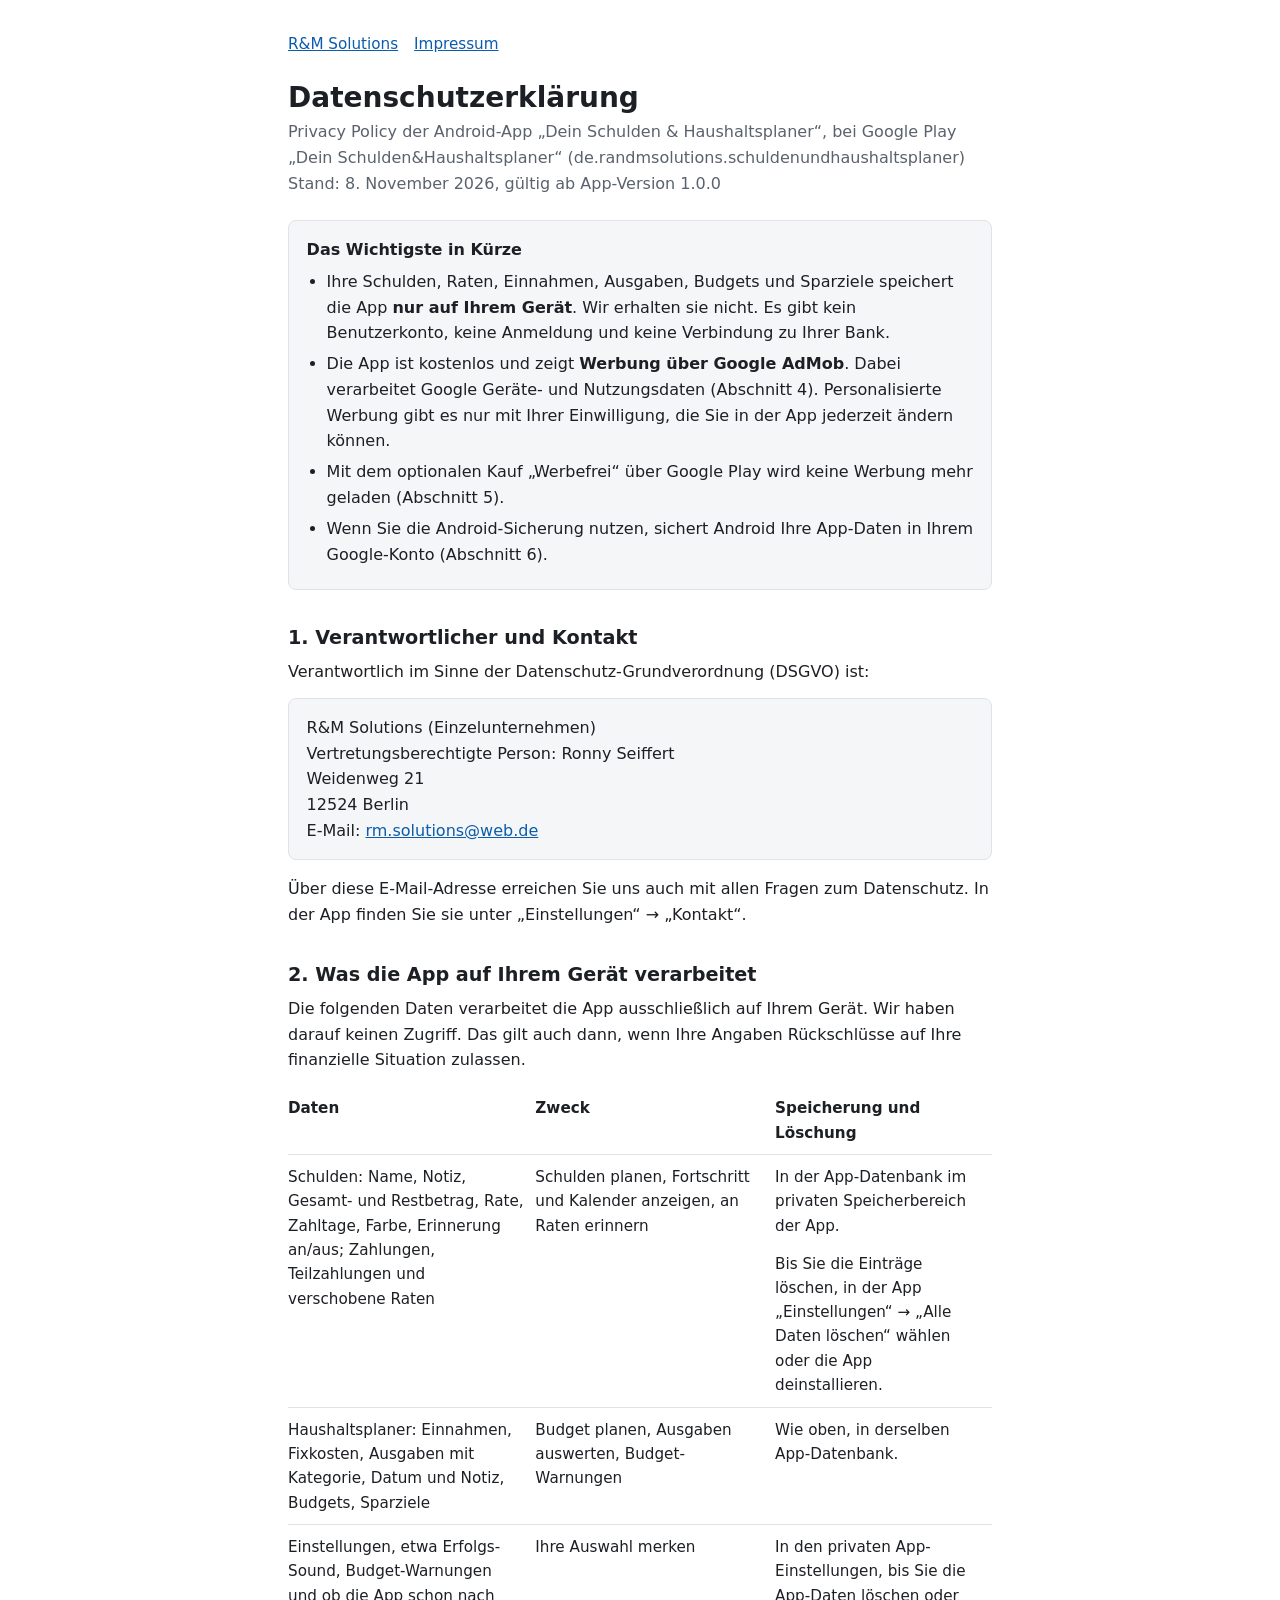
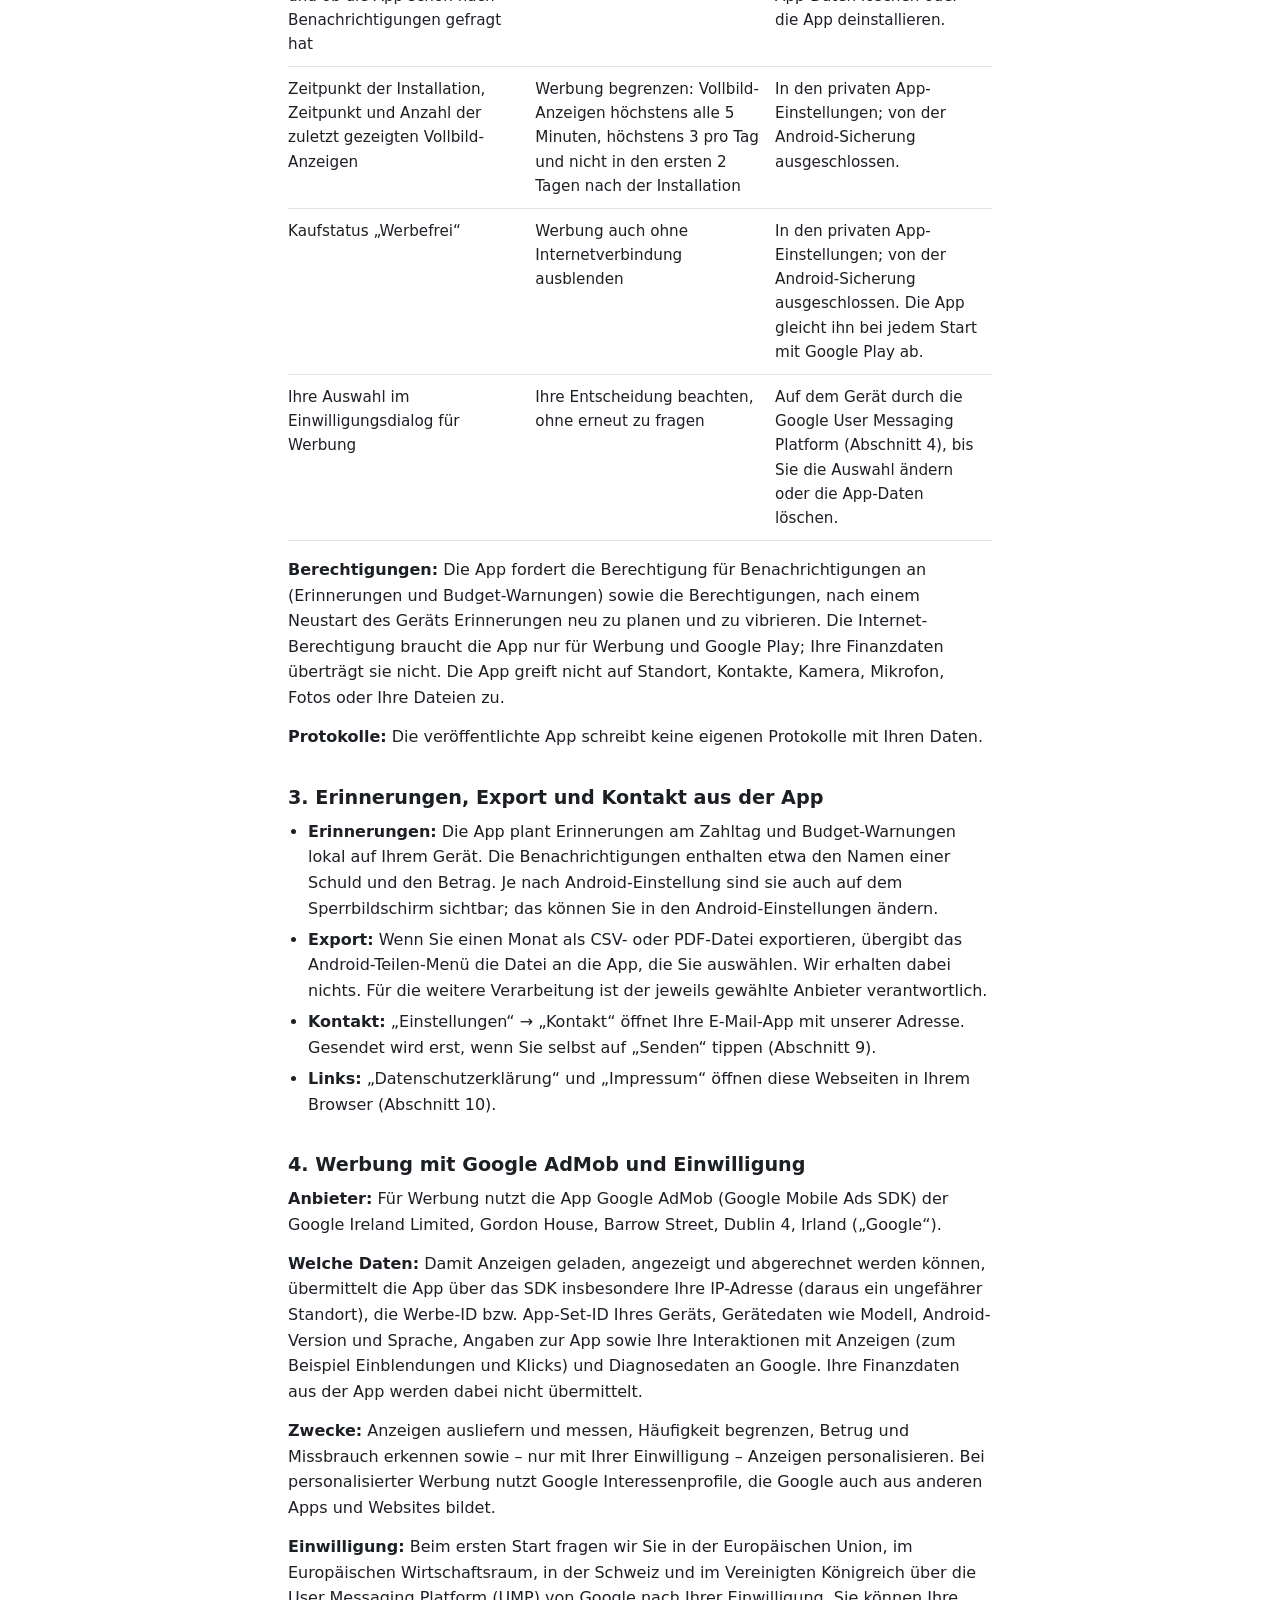
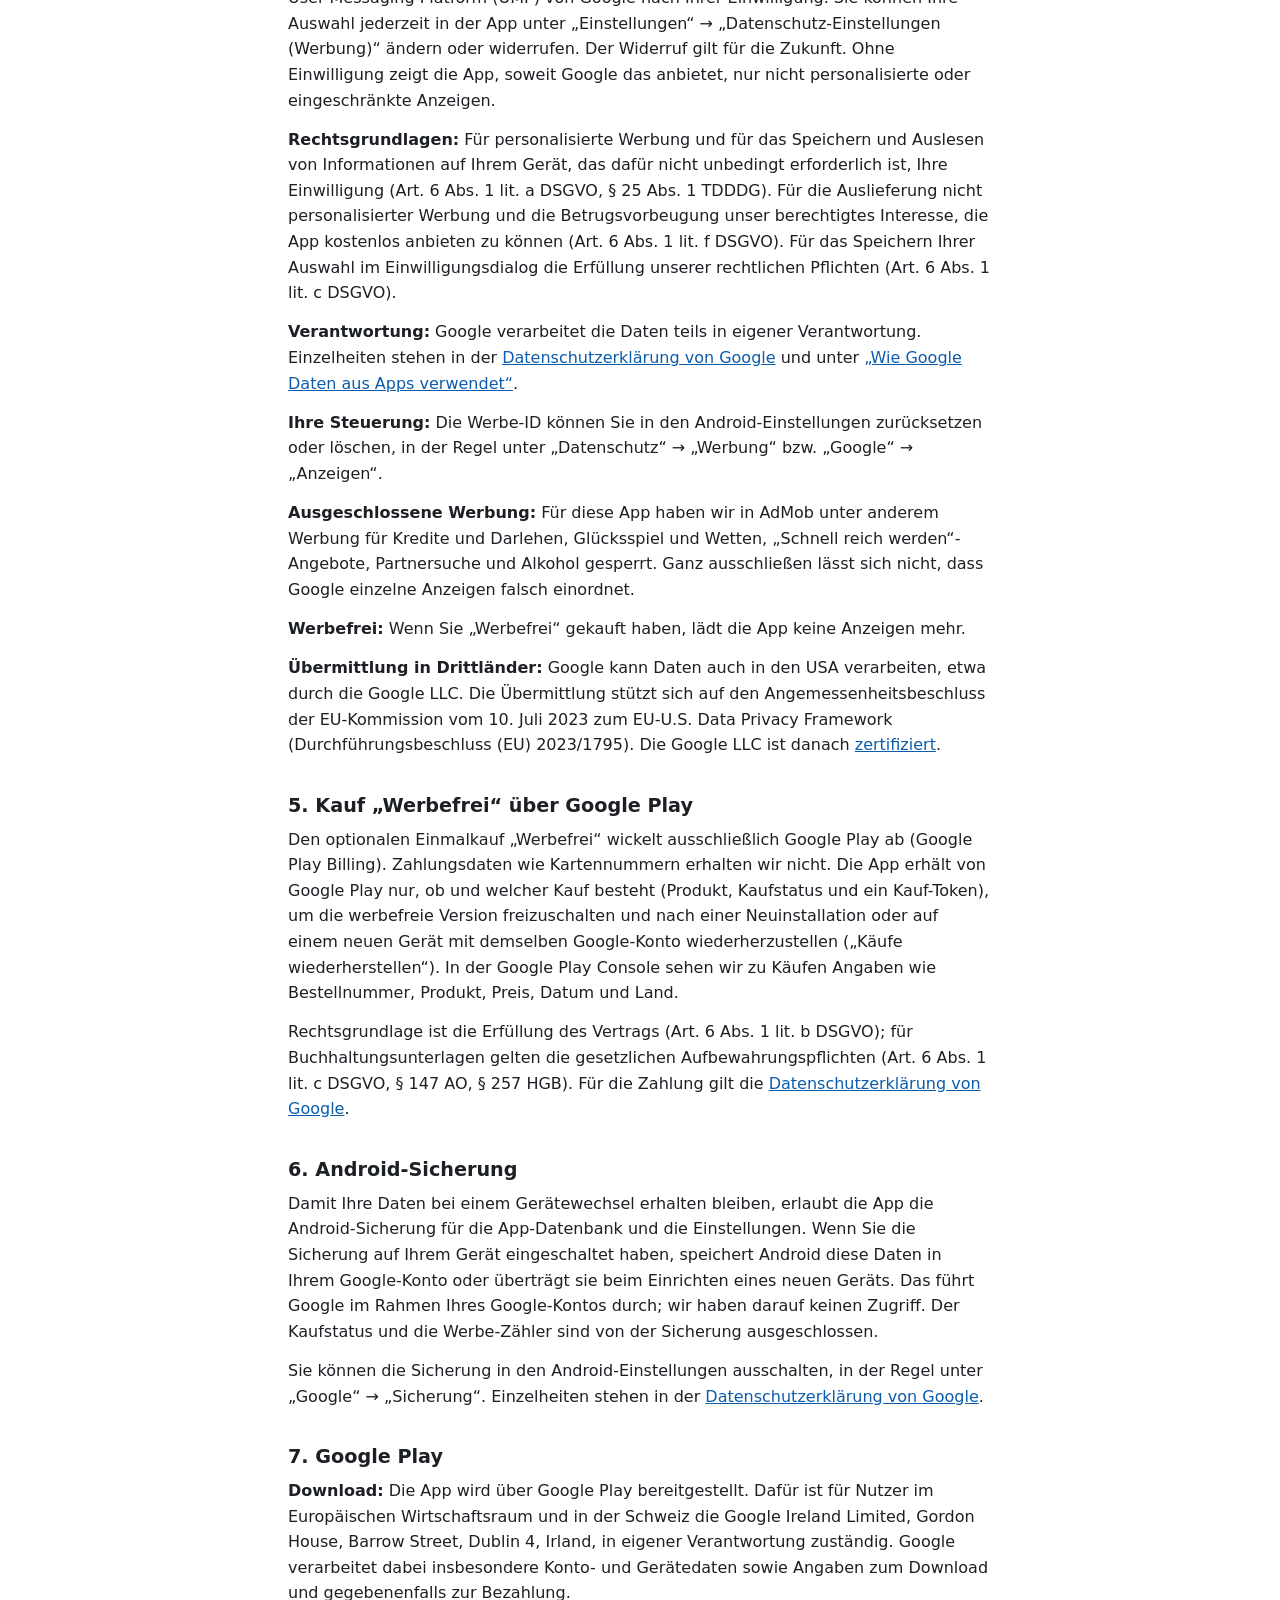
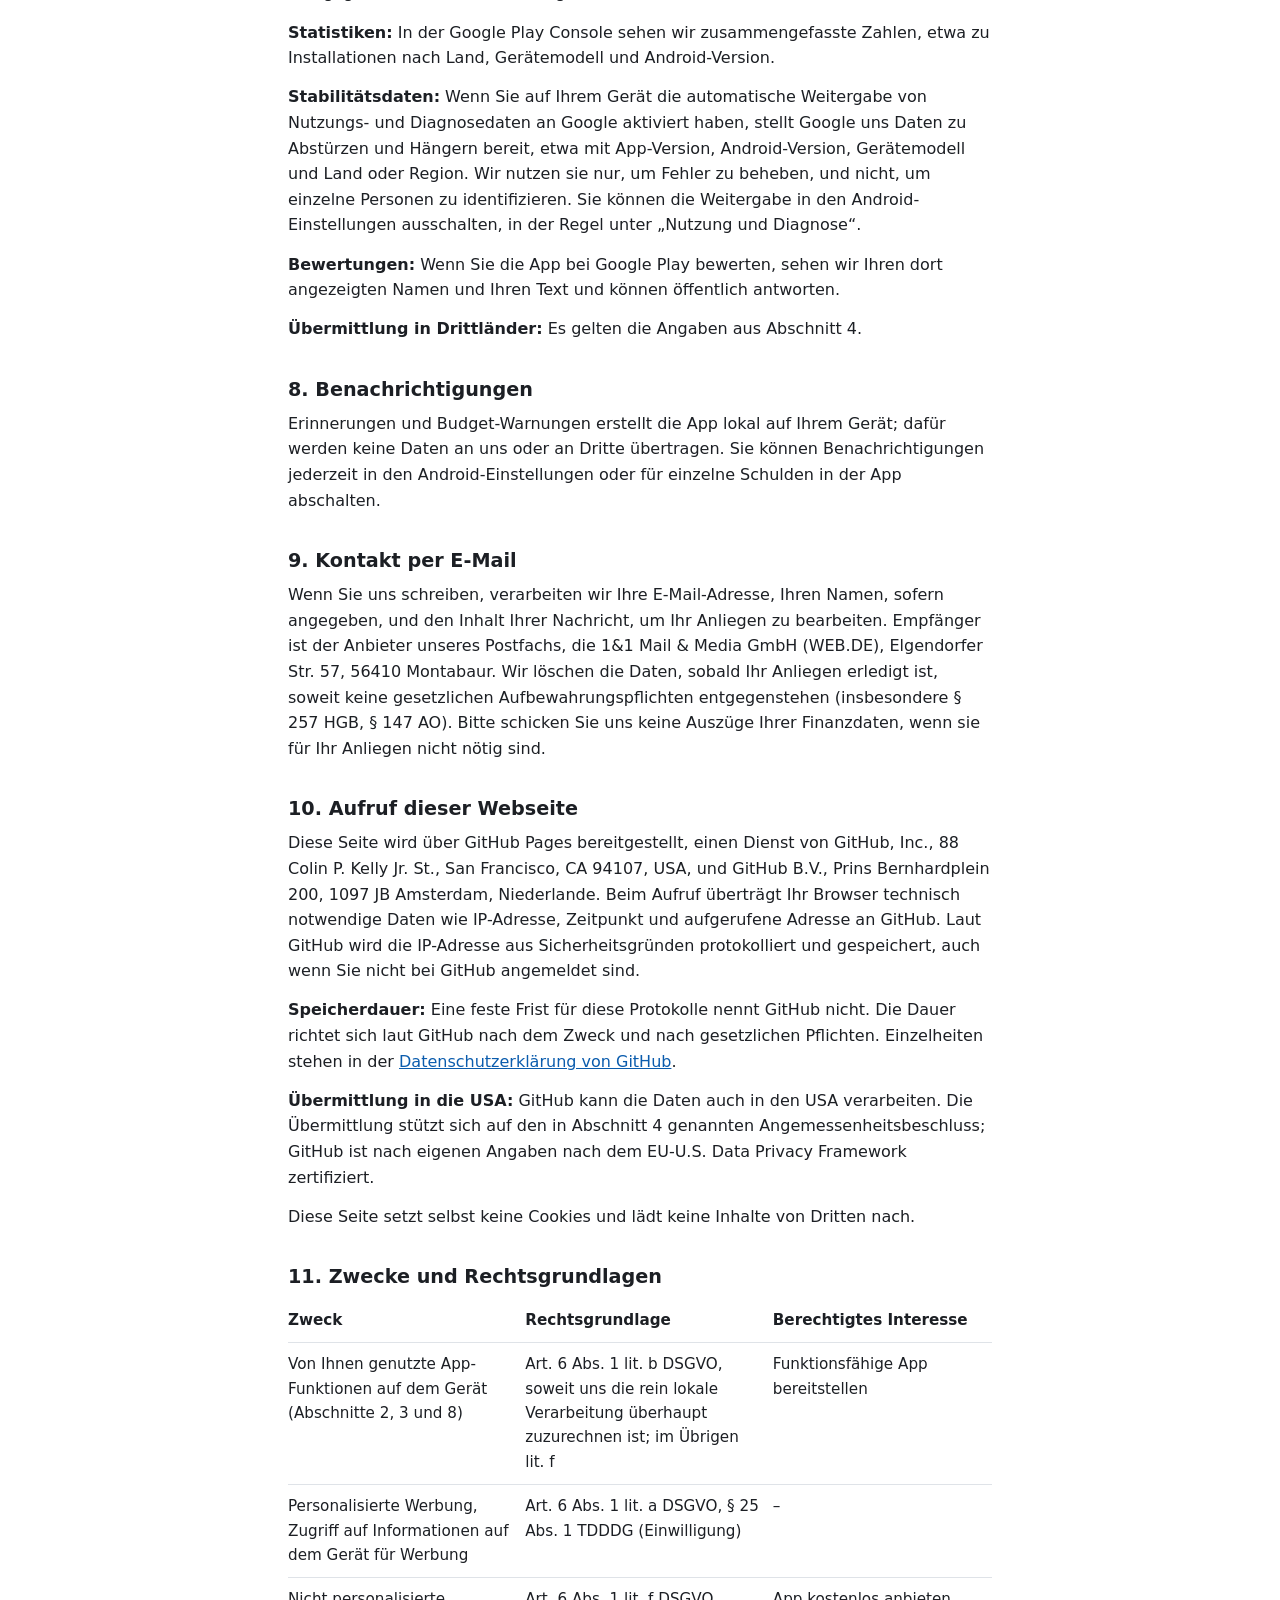
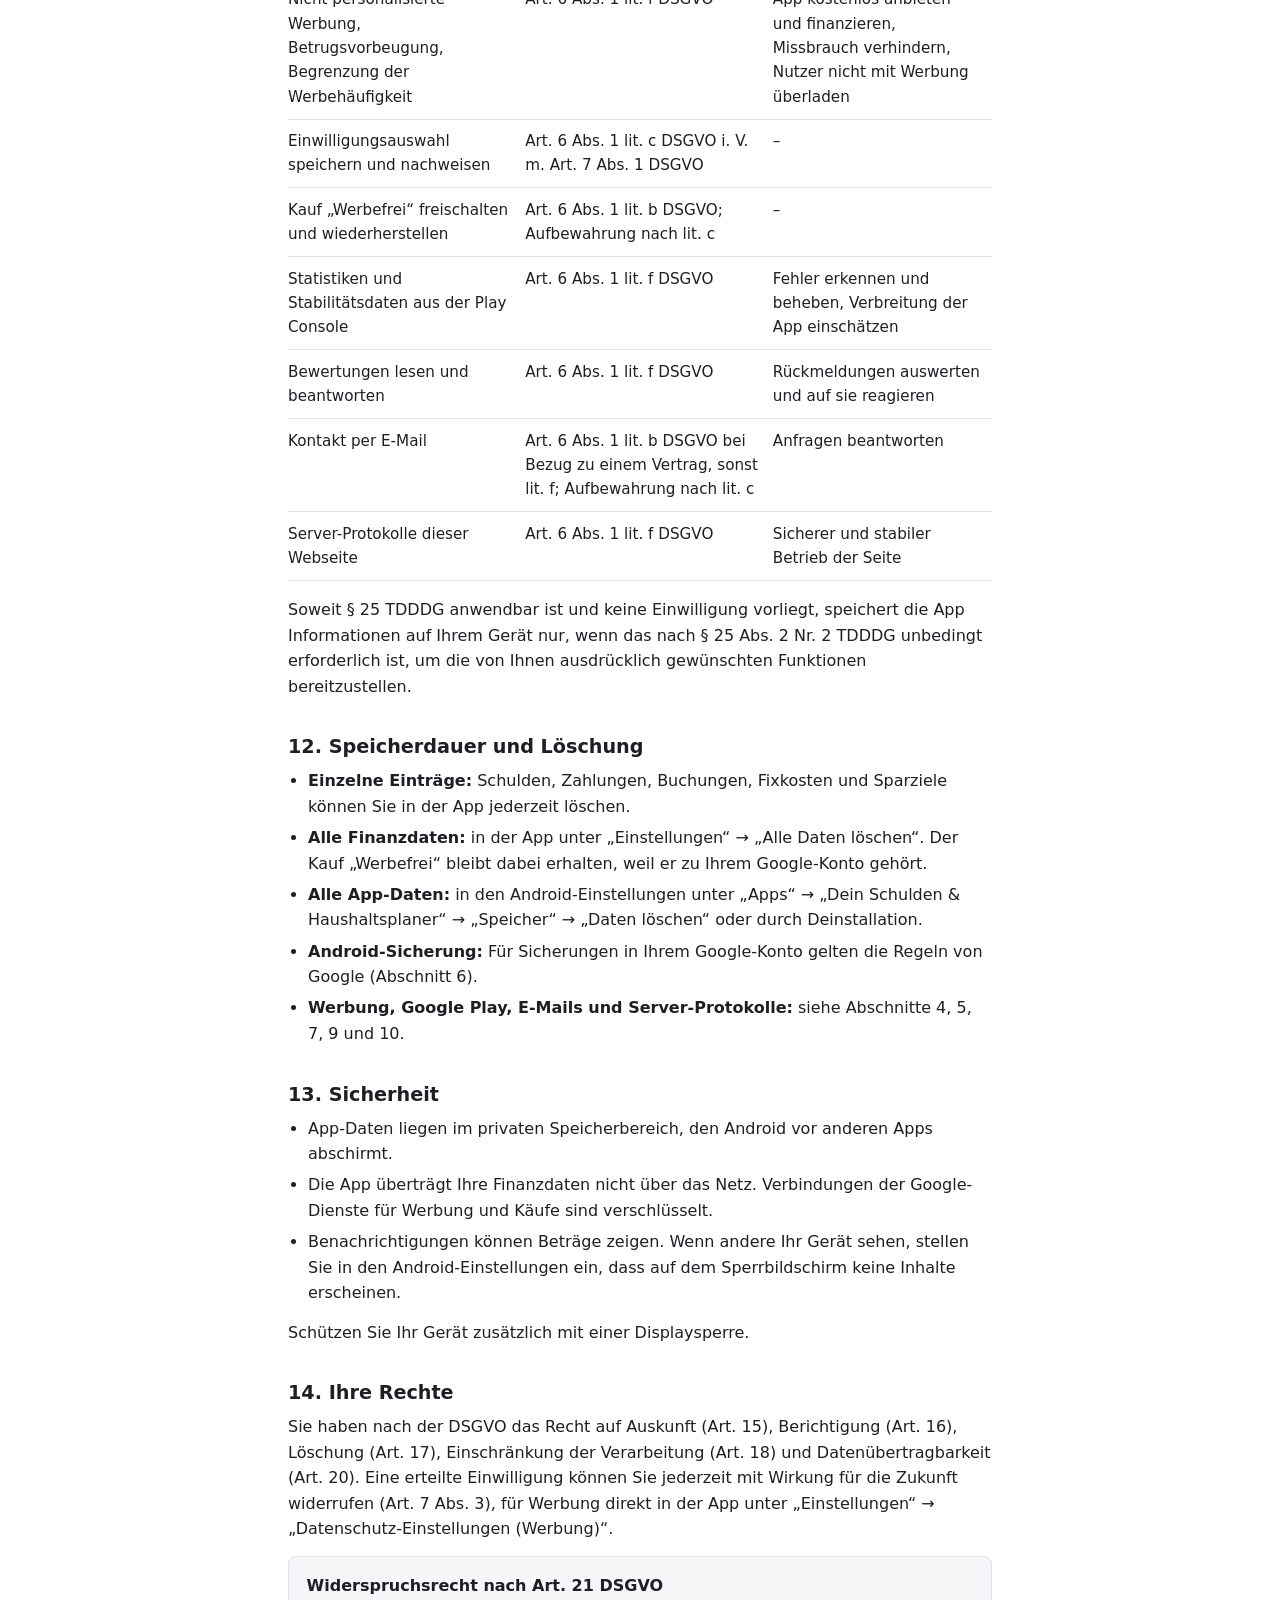
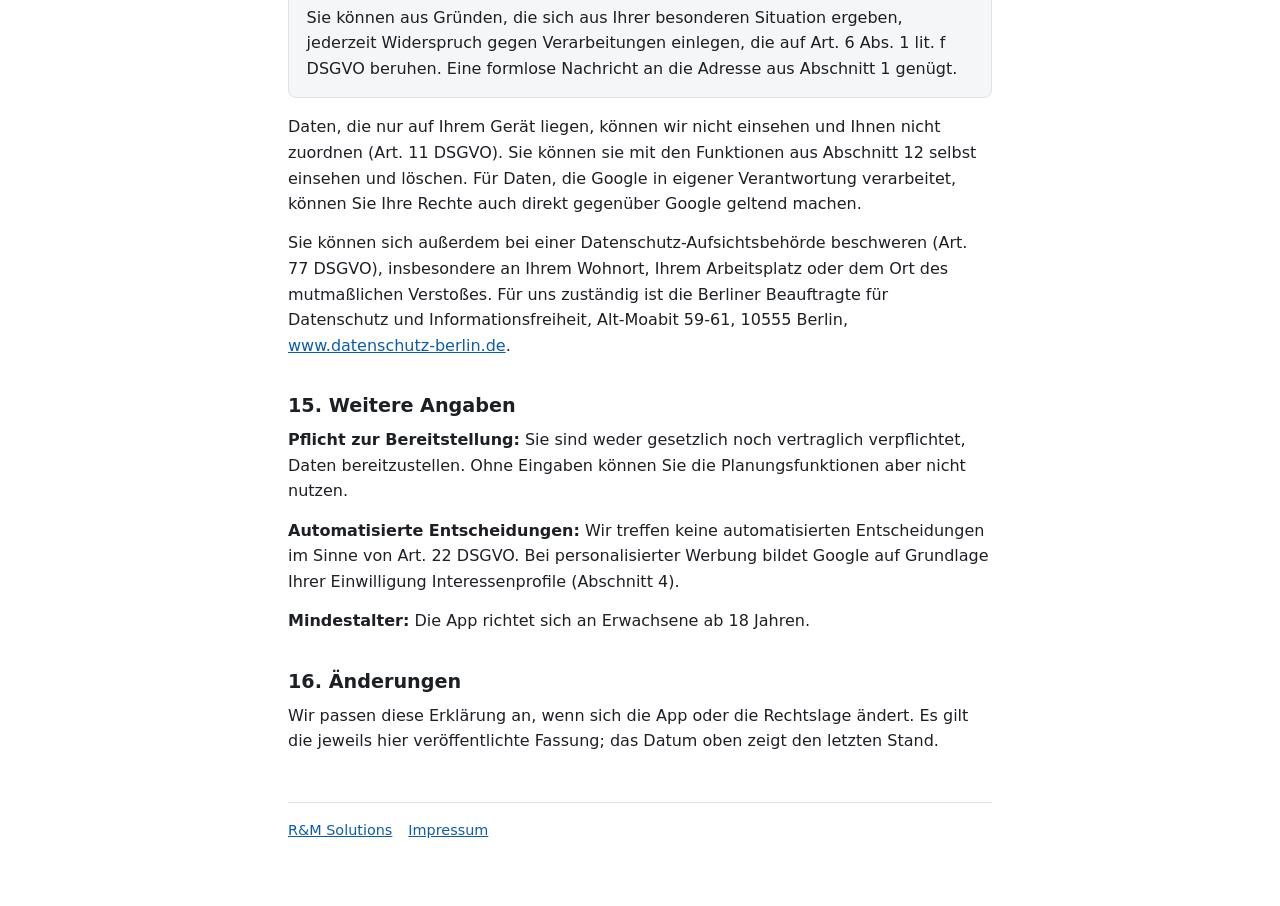
==== schulden-haushaltsplaner/datenschutz.html @ aec893f7 "Website von R&M Solutions: Impressum, Datenschutz Dein Schulden & Haushaltsplaner, app-ads.txt Co-Au" ====
<!doctype html>
<html lang="de">
<head>
<meta charset="utf-8">
<meta name="viewport" content="width=device-width, initial-scale=1">
<title>Datenschutzerklärung Dein Schulden &amp; Haushaltsplaner</title>
<meta name="description" content="Datenschutzerklärung der Android-App Dein Schulden &amp; Haushaltsplaner von R&amp;M Solutions.">
<link rel="stylesheet" href="/style.css">
</head>
<body>
<main>
<nav class="top"><a href="/">R&amp;M Solutions</a><a href="/impressum.html">Impressum</a></nav>

<h1>Datenschutzerklärung</h1>
<p class="meta">Privacy Policy der Android-App „Dein Schulden &amp; Haushaltsplaner“, bei Google Play „Dein Schulden&amp;Haushaltsplaner“ (de.randmsolutions.schuldenundhaushaltsplaner)<br>Stand: 8. November 2026, gültig ab App-Version 1.0.0</p>

<div class="box">
  <p class="box-title">Das Wichtigste in Kürze</p>
  <ul>
    <li>Ihre Schulden, Raten, Einnahmen, Ausgaben, Budgets und Sparziele speichert die App <strong>nur auf Ihrem Gerät</strong>. Wir erhalten sie nicht. Es gibt kein Benutzerkonto, keine Anmeldung und keine Verbindung zu Ihrer Bank.</li>
    <li>Die App ist kostenlos und zeigt <strong>Werbung über Google AdMob</strong>. Dabei verarbeitet Google Geräte- und Nutzungsdaten (Abschnitt 4). Personalisierte Werbung gibt es nur mit Ihrer Einwilligung, die Sie in der App jederzeit ändern können.</li>
    <li>Mit dem optionalen Kauf „Werbefrei“ über Google Play wird keine Werbung mehr geladen (Abschnitt 5).</li>
    <li>Wenn Sie die Android-Sicherung nutzen, sichert Android Ihre App-Daten in Ihrem Google-Konto (Abschnitt 6).</li>
  </ul>
</div>

<h2>1. Verantwortlicher und Kontakt</h2>
<p>Verantwortlich im Sinne der Datenschutz-Grundverordnung (DSGVO) ist:</p>
<address class="box">
  R&amp;M Solutions (Einzelunternehmen)<br>
  Vertretungsberechtigte Person: Ronny Seiffert<br>
  Weidenweg 21<br>
  12524 Berlin<br>
  E-Mail: <a href="mailto:rm.solutions@web.de">rm.solutions@web.de</a>
</address>
<p>Über diese E-Mail-Adresse erreichen Sie uns auch mit allen Fragen zum Datenschutz. In der App finden Sie sie unter „Einstellungen“ → „Kontakt“.</p>

<h2>2. Was die App auf Ihrem Gerät verarbeitet</h2>
<p>Die folgenden Daten verarbeitet die App ausschließlich auf Ihrem Gerät. Wir haben darauf keinen Zugriff. Das gilt auch dann, wenn Ihre Angaben Rückschlüsse auf Ihre finanzielle Situation zulassen.</p>
<table>
  <thead>
    <tr><th scope="col">Daten</th><th scope="col">Zweck</th><th scope="col">Speicherung und Löschung</th></tr>
  </thead>
  <tbody>
    <tr>
      <td data-label="Daten">Schulden: Name, Notiz, Gesamt- und Restbetrag, Rate, Zahltage, Farbe, Erinnerung an/aus; Zahlungen, Teilzahlungen und verschobene Raten</td>
      <td data-label="Zweck">Schulden planen, Fortschritt und Kalender anzeigen, an Raten erinnern</td>
      <td data-label="Speicherung und Löschung" rowspan="1">
        <p>In der App-Datenbank im privaten Speicherbereich der App.</p>
        <p>Bis Sie die Einträge löschen, in der App „Einstellungen“ → „Alle Daten löschen“ wählen oder die App deinstallieren.</p>
      </td>
    </tr>
    <tr>
      <td data-label="Daten">Haushaltsplaner: Einnahmen, Fixkosten, Ausgaben mit Kategorie, Datum und Notiz, Budgets, Sparziele</td>
      <td data-label="Zweck">Budget planen, Ausgaben auswerten, Budget-Warnungen</td>
      <td data-label="Speicherung und Löschung">Wie oben, in derselben App-Datenbank.</td>
    </tr>
    <tr>
      <td data-label="Daten">Einstellungen, etwa Erfolgs-Sound, Budget-Warnungen und ob die App schon nach Benachrichtigungen gefragt hat</td>
      <td data-label="Zweck">Ihre Auswahl merken</td>
      <td data-label="Speicherung und Löschung">In den privaten App-Einstellungen, bis Sie die App-Daten löschen oder die App deinstallieren.</td>
    </tr>
    <tr>
      <td data-label="Daten">Zeitpunkt der Installation, Zeitpunkt und Anzahl der zuletzt gezeigten Vollbild-Anzeigen</td>
      <td data-label="Zweck">Werbung begrenzen: Vollbild-Anzeigen höchstens alle 5 Minuten, höchstens 3 pro Tag und nicht in den ersten 2 Tagen nach der Installation</td>
      <td data-label="Speicherung und Löschung">In den privaten App-Einstellungen; von der Android-Sicherung ausgeschlossen.</td>
    </tr>
    <tr>
      <td data-label="Daten">Kaufstatus „Werbefrei“</td>
      <td data-label="Zweck">Werbung auch ohne Internetverbindung ausblenden</td>
      <td data-label="Speicherung und Löschung">In den privaten App-Einstellungen; von der Android-Sicherung ausgeschlossen. Die App gleicht ihn bei jedem Start mit Google Play ab.</td>
    </tr>
    <tr>
      <td data-label="Daten">Ihre Auswahl im Einwilligungsdialog für Werbung</td>
      <td data-label="Zweck">Ihre Entscheidung beachten, ohne erneut zu fragen</td>
      <td data-label="Speicherung und Löschung">Auf dem Gerät durch die Google User Messaging Platform (Abschnitt 4), bis Sie die Auswahl ändern oder die App-Daten löschen.</td>
    </tr>
  </tbody>
</table>
<p><strong>Berechtigungen:</strong> Die App fordert die Berechtigung für Benachrichtigungen an (Erinnerungen und Budget-Warnungen) sowie die Berechtigungen, nach einem Neustart des Geräts Erinnerungen neu zu planen und zu vibrieren. Die Internet-Berechtigung braucht die App nur für Werbung und Google Play; Ihre Finanzdaten überträgt sie nicht. Die App greift nicht auf Standort, Kontakte, Kamera, Mikrofon, Fotos oder Ihre Dateien zu.</p>
<p><strong>Protokolle:</strong> Die veröffentlichte App schreibt keine eigenen Protokolle mit Ihren Daten.</p>

<h2>3. Erinnerungen, Export und Kontakt aus der App</h2>
<ul>
  <li><strong>Erinnerungen:</strong> Die App plant Erinnerungen am Zahltag und Budget-Warnungen lokal auf Ihrem Gerät. Die Benachrichtigungen enthalten etwa den Namen einer Schuld und den Betrag. Je nach Android-Einstellung sind sie auch auf dem Sperrbildschirm sichtbar; das können Sie in den Android-Einstellungen ändern.</li>
  <li><strong>Export:</strong> Wenn Sie einen Monat als CSV- oder PDF-Datei exportieren, übergibt das Android-Teilen-Menü die Datei an die App, die Sie auswählen. Wir erhalten dabei nichts. Für die weitere Verarbeitung ist der jeweils gewählte Anbieter verantwortlich.</li>
  <li><strong>Kontakt:</strong> „Einstellungen“ → „Kontakt“ öffnet Ihre E-Mail-App mit unserer Adresse. Gesendet wird erst, wenn Sie selbst auf „Senden“ tippen (Abschnitt 9).</li>
  <li><strong>Links:</strong> „Datenschutzerklärung“ und „Impressum“ öffnen diese Webseiten in Ihrem Browser (Abschnitt 10).</li>
</ul>

<h2>4. Werbung mit Google AdMob und Einwilligung</h2>
<p><strong>Anbieter:</strong> Für Werbung nutzt die App Google AdMob (Google Mobile Ads SDK) der Google Ireland Limited, Gordon House, Barrow Street, Dublin 4, Irland („Google“).</p>
<p><strong>Welche Daten:</strong> Damit Anzeigen geladen, angezeigt und abgerechnet werden können, übermittelt die App über das SDK insbesondere Ihre IP-Adresse (daraus ein ungefährer Standort), die Werbe-ID bzw. App-Set-ID Ihres Geräts, Gerätedaten wie Modell, Android-Version und Sprache, Angaben zur App sowie Ihre Interaktionen mit Anzeigen (zum Beispiel Einblendungen und Klicks) und Diagnosedaten an Google. Ihre Finanzdaten aus der App werden dabei nicht übermittelt.</p>
<p><strong>Zwecke:</strong> Anzeigen ausliefern und messen, Häufigkeit begrenzen, Betrug und Missbrauch erkennen sowie – nur mit Ihrer Einwilligung – Anzeigen personalisieren. Bei personalisierter Werbung nutzt Google Interessenprofile, die Google auch aus anderen Apps und Websites bildet.</p>
<p><strong>Einwilligung:</strong> Beim ersten Start fragen wir Sie in der Europäischen Union, im Europäischen Wirtschaftsraum, in der Schweiz und im Vereinigten Königreich über die User Messaging Platform (UMP) von Google nach Ihrer Einwilligung. Sie können Ihre Auswahl jederzeit in der App unter „Einstellungen“ → „Datenschutz-Einstellungen (Werbung)“ ändern oder widerrufen. Der Widerruf gilt für die Zukunft. Ohne Einwilligung zeigt die App, soweit Google das anbietet, nur nicht personalisierte oder eingeschränkte Anzeigen.</p>
<p><strong>Rechtsgrundlagen:</strong> Für personalisierte Werbung und für das Speichern und Auslesen von Informationen auf Ihrem Gerät, das dafür nicht unbedingt erforderlich ist, Ihre Einwilligung (Art. 6 Abs. 1 lit. a DSGVO, § 25 Abs. 1 TDDDG). Für die Auslieferung nicht personalisierter Werbung und die Betrugsvorbeugung unser berechtigtes Interesse, die App kostenlos anbieten zu können (Art. 6 Abs. 1 lit. f DSGVO). Für das Speichern Ihrer Auswahl im Einwilligungsdialog die Erfüllung unserer rechtlichen Pflichten (Art. 6 Abs. 1 lit. c DSGVO).</p>
<p><strong>Verantwortung:</strong> Google verarbeitet die Daten teils in eigener Verantwortung. Einzelheiten stehen in der <a href="https://policies.google.com/privacy?hl=de">Datenschutzerklärung von Google</a> und unter <a href="https://policies.google.com/technologies/partner-sites?hl=de">„Wie Google Daten aus Apps verwendet“</a>.</p>
<p><strong>Ihre Steuerung:</strong> Die Werbe-ID können Sie in den Android-Einstellungen zurücksetzen oder löschen, in der Regel unter „Datenschutz“ → „Werbung“ bzw. „Google“ → „Anzeigen“.</p>
<p><strong>Ausgeschlossene Werbung:</strong> Für diese App haben wir in AdMob unter anderem Werbung für Kredite und Darlehen, Glücksspiel und Wetten, „Schnell reich werden“-Angebote, Partnersuche und Alkohol gesperrt. Ganz ausschließen lässt sich nicht, dass Google einzelne Anzeigen falsch einordnet.</p>
<p><strong>Werbefrei:</strong> Wenn Sie „Werbefrei“ gekauft haben, lädt die App keine Anzeigen mehr.</p>
<p><strong>Übermittlung in Drittländer:</strong> Google kann Daten auch in den USA verarbeiten, etwa durch die Google LLC. Die Übermittlung stützt sich auf den Angemessenheitsbeschluss der EU-Kommission vom 10. Juli 2023 zum EU-U.S. Data Privacy Framework (Durchführungsbeschluss (EU) 2023/1795). Die Google LLC ist danach <a href="https://policies.google.com/privacy/frameworks?hl=de">zertifiziert</a>.</p>

<h2>5. Kauf „Werbefrei“ über Google Play</h2>
<p>Den optionalen Einmalkauf „Werbefrei“ wickelt ausschließlich Google Play ab (Google Play Billing). Zahlungsdaten wie Kartennummern erhalten wir nicht. Die App erhält von Google Play nur, ob und welcher Kauf besteht (Produkt, Kaufstatus und ein Kauf-Token), um die werbefreie Version freizuschalten und nach einer Neuinstallation oder auf einem neuen Gerät mit demselben Google-Konto wiederherzustellen („Käufe wiederherstellen“). In der Google Play Console sehen wir zu Käufen Angaben wie Bestellnummer, Produkt, Preis, Datum und Land.</p>
<p>Rechtsgrundlage ist die Erfüllung des Vertrags (Art. 6 Abs. 1 lit. b DSGVO); für Buchhaltungsunterlagen gelten die gesetzlichen Aufbewahrungspflichten (Art. 6 Abs. 1 lit. c DSGVO, § 147 AO, § 257 HGB). Für die Zahlung gilt die <a href="https://policies.google.com/privacy?hl=de">Datenschutzerklärung von Google</a>.</p>

<h2>6. Android-Sicherung</h2>
<p>Damit Ihre Daten bei einem Gerätewechsel erhalten bleiben, erlaubt die App die Android-Sicherung für die App-Datenbank und die Einstellungen. Wenn Sie die Sicherung auf Ihrem Gerät eingeschaltet haben, speichert Android diese Daten in Ihrem Google-Konto oder überträgt sie beim Einrichten eines neuen Geräts. Das führt Google im Rahmen Ihres Google-Kontos durch; wir haben darauf keinen Zugriff. Der Kaufstatus und die Werbe-Zähler sind von der Sicherung ausgeschlossen.</p>
<p>Sie können die Sicherung in den Android-Einstellungen ausschalten, in der Regel unter „Google“ → „Sicherung“. Einzelheiten stehen in der <a href="https://policies.google.com/privacy?hl=de">Datenschutzerklärung von Google</a>.</p>

<h2>7. Google Play</h2>
<p><strong>Download:</strong> Die App wird über Google Play bereitgestellt. Dafür ist für Nutzer im Europäischen Wirtschaftsraum und in der Schweiz die Google Ireland Limited, Gordon House, Barrow Street, Dublin 4, Irland, in eigener Verantwortung zuständig. Google verarbeitet dabei insbesondere Konto- und Gerätedaten sowie Angaben zum Download und gegebenenfalls zur Bezahlung.</p>
<p><strong>Statistiken:</strong> In der Google Play Console sehen wir zusammengefasste Zahlen, etwa zu Installationen nach Land, Gerätemodell und Android-Version.</p>
<p><strong>Stabilitätsdaten:</strong> Wenn Sie auf Ihrem Gerät die automatische Weitergabe von Nutzungs- und Diagnosedaten an Google aktiviert haben, stellt Google uns Daten zu Abstürzen und Hängern bereit, etwa mit App-Version, Android-Version, Gerätemodell und Land oder Region. Wir nutzen sie nur, um Fehler zu beheben, und nicht, um einzelne Personen zu identifizieren. Sie können die Weitergabe in den Android-Einstellungen ausschalten, in der Regel unter „Nutzung und Diagnose“.</p>
<p><strong>Bewertungen:</strong> Wenn Sie die App bei Google Play bewerten, sehen wir Ihren dort angezeigten Namen und Ihren Text und können öffentlich antworten.</p>
<p><strong>Übermittlung in Drittländer:</strong> Es gelten die Angaben aus Abschnitt 4.</p>

<h2>8. Benachrichtigungen</h2>
<p>Erinnerungen und Budget-Warnungen erstellt die App lokal auf Ihrem Gerät; dafür werden keine Daten an uns oder an Dritte übertragen. Sie können Benachrichtigungen jederzeit in den Android-Einstellungen oder für einzelne Schulden in der App abschalten.</p>

<h2>9. Kontakt per E-Mail</h2>
<p>Wenn Sie uns schreiben, verarbeiten wir Ihre E-Mail-Adresse, Ihren Namen, sofern angegeben, und den Inhalt Ihrer Nachricht, um Ihr Anliegen zu bearbeiten. Empfänger ist der Anbieter unseres Postfachs, die 1&amp;1 Mail &amp; Media GmbH (WEB.DE), Elgendorfer Str. 57, 56410 Montabaur. Wir löschen die Daten, sobald Ihr Anliegen erledigt ist, soweit keine gesetzlichen Aufbewahrungspflichten entgegenstehen (insbesondere § 257 HGB, § 147 AO). Bitte schicken Sie uns keine Auszüge Ihrer Finanzdaten, wenn sie für Ihr Anliegen nicht nötig sind.</p>

<h2>10. Aufruf dieser Webseite</h2>
<p>Diese Seite wird über GitHub Pages bereitgestellt, einen Dienst von GitHub, Inc., 88 Colin P. Kelly Jr. St., San Francisco, CA 94107, USA, und GitHub B.V., Prins Bernhardplein 200, 1097 JB Amsterdam, Niederlande. Beim Aufruf überträgt Ihr Browser technisch notwendige Daten wie IP-Adresse, Zeitpunkt und aufgerufene Adresse an GitHub. Laut GitHub wird die IP-Adresse aus Sicherheitsgründen protokolliert und gespeichert, auch wenn Sie nicht bei GitHub angemeldet sind.</p>
<p><strong>Speicherdauer:</strong> Eine feste Frist für diese Protokolle nennt GitHub nicht. Die Dauer richtet sich laut GitHub nach dem Zweck und nach gesetzlichen Pflichten. Einzelheiten stehen in der <a href="https://docs.github.com/en/site-policy/privacy-policies/github-general-privacy-statement">Datenschutzerklärung von GitHub</a>.</p>
<p><strong>Übermittlung in die USA:</strong> GitHub kann die Daten auch in den USA verarbeiten. Die Übermittlung stützt sich auf den in Abschnitt 4 genannten Angemessenheitsbeschluss; GitHub ist nach eigenen Angaben nach dem EU-U.S. Data Privacy Framework zertifiziert.</p>
<p>Diese Seite setzt selbst keine Cookies und lädt keine Inhalte von Dritten nach.</p>

<h2>11. Zwecke und Rechtsgrundlagen</h2>
<table>
  <thead>
    <tr><th scope="col">Zweck</th><th scope="col">Rechtsgrundlage</th><th scope="col">Berechtigtes Interesse</th></tr>
  </thead>
  <tbody>
    <tr>
      <td data-label="Zweck">Von Ihnen genutzte App-Funktionen auf dem Gerät (Abschnitte 2, 3 und 8)</td>
      <td data-label="Rechtsgrundlage">Art. 6 Abs. 1 lit. b DSGVO, soweit uns die rein lokale Verarbeitung überhaupt zuzurechnen ist; im Übrigen lit. f</td>
      <td data-label="Berechtigtes Interesse">Funktionsfähige App bereitstellen</td>
    </tr>
    <tr>
      <td data-label="Zweck">Personalisierte Werbung, Zugriff auf Informationen auf dem Gerät für Werbung</td>
      <td data-label="Rechtsgrundlage">Art. 6 Abs. 1 lit. a DSGVO, § 25 Abs. 1 TDDDG (Einwilligung)</td>
      <td data-label="Berechtigtes Interesse">–</td>
    </tr>
    <tr>
      <td data-label="Zweck">Nicht personalisierte Werbung, Betrugsvorbeugung, Begrenzung der Werbehäufigkeit</td>
      <td data-label="Rechtsgrundlage">Art. 6 Abs. 1 lit. f DSGVO</td>
      <td data-label="Berechtigtes Interesse">App kostenlos anbieten und finanzieren, Missbrauch verhindern, Nutzer nicht mit Werbung überladen</td>
    </tr>
    <tr>
      <td data-label="Zweck">Einwilligungsauswahl speichern und nachweisen</td>
      <td data-label="Rechtsgrundlage">Art. 6 Abs. 1 lit. c DSGVO i. V. m. Art. 7 Abs. 1 DSGVO</td>
      <td data-label="Berechtigtes Interesse">–</td>
    </tr>
    <tr>
      <td data-label="Zweck">Kauf „Werbefrei“ freischalten und wiederherstellen</td>
      <td data-label="Rechtsgrundlage">Art. 6 Abs. 1 lit. b DSGVO; Aufbewahrung nach lit. c</td>
      <td data-label="Berechtigtes Interesse">–</td>
    </tr>
    <tr>
      <td data-label="Zweck">Statistiken und Stabilitätsdaten aus der Play Console</td>
      <td data-label="Rechtsgrundlage">Art. 6 Abs. 1 lit. f DSGVO</td>
      <td data-label="Berechtigtes Interesse">Fehler erkennen und beheben, Verbreitung der App einschätzen</td>
    </tr>
    <tr>
      <td data-label="Zweck">Bewertungen lesen und beantworten</td>
      <td data-label="Rechtsgrundlage">Art. 6 Abs. 1 lit. f DSGVO</td>
      <td data-label="Berechtigtes Interesse">Rückmeldungen auswerten und auf sie reagieren</td>
    </tr>
    <tr>
      <td data-label="Zweck">Kontakt per E-Mail</td>
      <td data-label="Rechtsgrundlage">Art. 6 Abs. 1 lit. b DSGVO bei Bezug zu einem Vertrag, sonst lit. f; Aufbewahrung nach lit. c</td>
      <td data-label="Berechtigtes Interesse">Anfragen beantworten</td>
    </tr>
    <tr>
      <td data-label="Zweck">Server-Protokolle dieser Webseite</td>
      <td data-label="Rechtsgrundlage">Art. 6 Abs. 1 lit. f DSGVO</td>
      <td data-label="Berechtigtes Interesse">Sicherer und stabiler Betrieb der Seite</td>
    </tr>
  </tbody>
</table>
<p>Soweit § 25 TDDDG anwendbar ist und keine Einwilligung vorliegt, speichert die App Informationen auf Ihrem Gerät nur, wenn das nach § 25 Abs. 2 Nr. 2 TDDDG unbedingt erforderlich ist, um die von Ihnen ausdrücklich gewünschten Funktionen bereitzustellen.</p>

<h2>12. Speicherdauer und Löschung</h2>
<ul>
  <li><strong>Einzelne Einträge:</strong> Schulden, Zahlungen, Buchungen, Fixkosten und Sparziele können Sie in der App jederzeit löschen.</li>
  <li><strong>Alle Finanzdaten:</strong> in der App unter „Einstellungen“ → „Alle Daten löschen“. Der Kauf „Werbefrei“ bleibt dabei erhalten, weil er zu Ihrem Google-Konto gehört.</li>
  <li><strong>Alle App-Daten:</strong> in den Android-Einstellungen unter „Apps“ → „Dein Schulden &amp; Haushaltsplaner“ → „Speicher“ → „Daten löschen“ oder durch Deinstallation.</li>
  <li><strong>Android-Sicherung:</strong> Für Sicherungen in Ihrem Google-Konto gelten die Regeln von Google (Abschnitt 6).</li>
  <li><strong>Werbung, Google Play, E-Mails und Server-Protokolle:</strong> siehe Abschnitte 4, 5, 7, 9 und 10.</li>
</ul>

<h2>13. Sicherheit</h2>
<ul>
  <li>App-Daten liegen im privaten Speicherbereich, den Android vor anderen Apps abschirmt.</li>
  <li>Die App überträgt Ihre Finanzdaten nicht über das Netz. Verbindungen der Google-Dienste für Werbung und Käufe sind verschlüsselt.</li>
  <li>Benachrichtigungen können Beträge zeigen. Wenn andere Ihr Gerät sehen, stellen Sie in den Android-Einstellungen ein, dass auf dem Sperrbildschirm keine Inhalte erscheinen.</li>
</ul>
<p>Schützen Sie Ihr Gerät zusätzlich mit einer Displaysperre.</p>

<h2>14. Ihre Rechte</h2>
<p>Sie haben nach der DSGVO das Recht auf Auskunft (Art. 15), Berichtigung (Art. 16), Löschung (Art. 17), Einschränkung der Verarbeitung (Art. 18) und Datenübertragbarkeit (Art. 20). Eine erteilte Einwilligung können Sie jederzeit mit Wirkung für die Zukunft widerrufen (Art. 7 Abs. 3), für Werbung direkt in der App unter „Einstellungen“ → „Datenschutz-Einstellungen (Werbung)“.</p>
<div class="box">
  <p class="box-title">Widerspruchsrecht nach Art. 21 DSGVO</p>
  <p>Sie können aus Gründen, die sich aus Ihrer besonderen Situation ergeben, jederzeit Widerspruch gegen Verarbeitungen einlegen, die auf Art. 6 Abs. 1 lit. f DSGVO beruhen. Eine formlose Nachricht an die Adresse aus Abschnitt 1 genügt.</p>
</div>
<p>Daten, die nur auf Ihrem Gerät liegen, können wir nicht einsehen und Ihnen nicht zuordnen (Art. 11 DSGVO). Sie können sie mit den Funktionen aus Abschnitt 12 selbst einsehen und löschen. Für Daten, die Google in eigener Verantwortung verarbeitet, können Sie Ihre Rechte auch direkt gegenüber Google geltend machen.</p>
<p>Sie können sich außerdem bei einer Datenschutz-Aufsichtsbehörde beschweren (Art. 77 DSGVO), insbesondere an Ihrem Wohnort, Ihrem Arbeitsplatz oder dem Ort des mutmaßlichen Verstoßes. Für uns zuständig ist die Berliner Beauftragte für Datenschutz und Informationsfreiheit, Alt-Moabit 59-61, 10555 Berlin, <a href="https://www.datenschutz-berlin.de">www.datenschutz-berlin.de</a>.</p>

<h2>15. Weitere Angaben</h2>
<p><strong>Pflicht zur Bereitstellung:</strong> Sie sind weder gesetzlich noch vertraglich verpflichtet, Daten bereitzustellen. Ohne Eingaben können Sie die Planungsfunktionen aber nicht nutzen.</p>
<p><strong>Automatisierte Entscheidungen:</strong> Wir treffen keine automatisierten Entscheidungen im Sinne von Art. 22 DSGVO. Bei personalisierter Werbung bildet Google auf Grundlage Ihrer Einwilligung Interessenprofile (Abschnitt 4).</p>
<p><strong>Mindestalter:</strong> Die App richtet sich an Erwachsene ab 18 Jahren.</p>

<h2>16. Änderungen</h2>
<p>Wir passen diese Erklärung an, wenn sich die App oder die Rechtslage ändert. Es gilt die jeweils hier veröffentlichte Fassung; das Datum oben zeigt den letzten Stand.</p>

<footer><a href="/">R&amp;M Solutions</a><a href="/impressum.html">Impressum</a></footer>
</main>
</body>
</html>
---- style.css ----
/* Gemeinsames Aussehen aller Seiten von R&M Solutions (übernommen von der Datenschutzseite der PDF-App) */
:root {
  color-scheme: light dark;
  --bg: #ffffff;
  --text: #1c1f24;
  --muted: #5a626d;
  --line: #dfe3e8;
  --panel: #f4f6f8;
  --accent: #0b5cad;
  --mark-bg: #ffe08a;
  --mark-text: #3d2c00;
}
@media (prefers-color-scheme: dark) {
  :root:not([data-theme="light"]) {
    --bg: #14171b;
    --text: #e8eaed;
    --muted: #a4abb5;
    --line: #333941;
    --panel: #1e2227;
    --accent: #7db8f5;
    --mark-bg: #6b5200;
    --mark-text: #fff1c7;
  }
}
:root[data-theme="dark"] {
  --bg: #14171b;
  --text: #e8eaed;
  --muted: #a4abb5;
  --line: #333941;
  --panel: #1e2227;
  --accent: #7db8f5;
  --mark-bg: #6b5200;
  --mark-text: #fff1c7;
}
* { box-sizing: border-box; }
body {
  margin: 0;
  background: var(--bg);
  color: var(--text);
  font: 16px/1.6 system-ui, -apple-system, "Segoe UI", Roboto, Arial, sans-serif;
  overflow-wrap: break-word;
}
main { max-width: 46rem; margin: 0 auto; padding: 2rem 16px 4rem; }
h1 { font-size: 1.75rem; line-height: 1.25; margin: 0 0 .25rem; }
h2 { font-size: 1.2rem; line-height: 1.3; margin: 2.25rem 0 .5rem; }
p, ul { margin: 0 0 .85rem; }
ul { padding-left: 1.25rem; }
li { margin-bottom: .35rem; }
a { color: var(--accent); }
.meta { color: var(--muted); margin-bottom: 1.5rem; }
.box {
  background: var(--panel);
  border: 1px solid var(--line);
  border-radius: 8px;
  padding: 1rem 1.1rem;
  margin: 0 0 1rem;
}
.box > :last-child { margin-bottom: 0; }
.box-title { font-weight: 650; margin-bottom: .4rem; }
address { font-style: normal; }
mark {
  background: var(--mark-bg);
  color: var(--mark-text);
  padding: 0 .2em;
  border-radius: 3px;
}
table { width: 100%; border-collapse: collapse; margin: .5rem 0 1rem; font-size: .95rem; }
th, td { text-align: left; vertical-align: top; padding: .6rem .7rem .6rem 0; border-bottom: 1px solid var(--line); }
th { font-weight: 650; }
td p:last-child { margin-bottom: 0; }
@media (max-width: 640px) {
  thead { position: absolute; width: 1px; height: 1px; overflow: hidden; clip-path: inset(50%); }
  table, tbody, tr, td { display: block; width: 100%; }
  tr { border-bottom: 1px solid var(--line); padding: .6rem 0; }
  td { border: 0; padding: .25rem 0; }
  td[data-label]::before {
    content: attr(data-label);
    display: block;
    color: var(--muted);
    font-size: .8rem;
    font-weight: 650;
  }
}
nav.top { margin-bottom: 1.5rem; font-size: .95rem; }
nav.top a { margin-right: 1rem; }
footer { color: var(--muted); font-size: .9rem; border-top: 1px solid var(--line); margin-top: 3rem; padding-top: 1rem; }
footer a { margin-right: 1rem; }
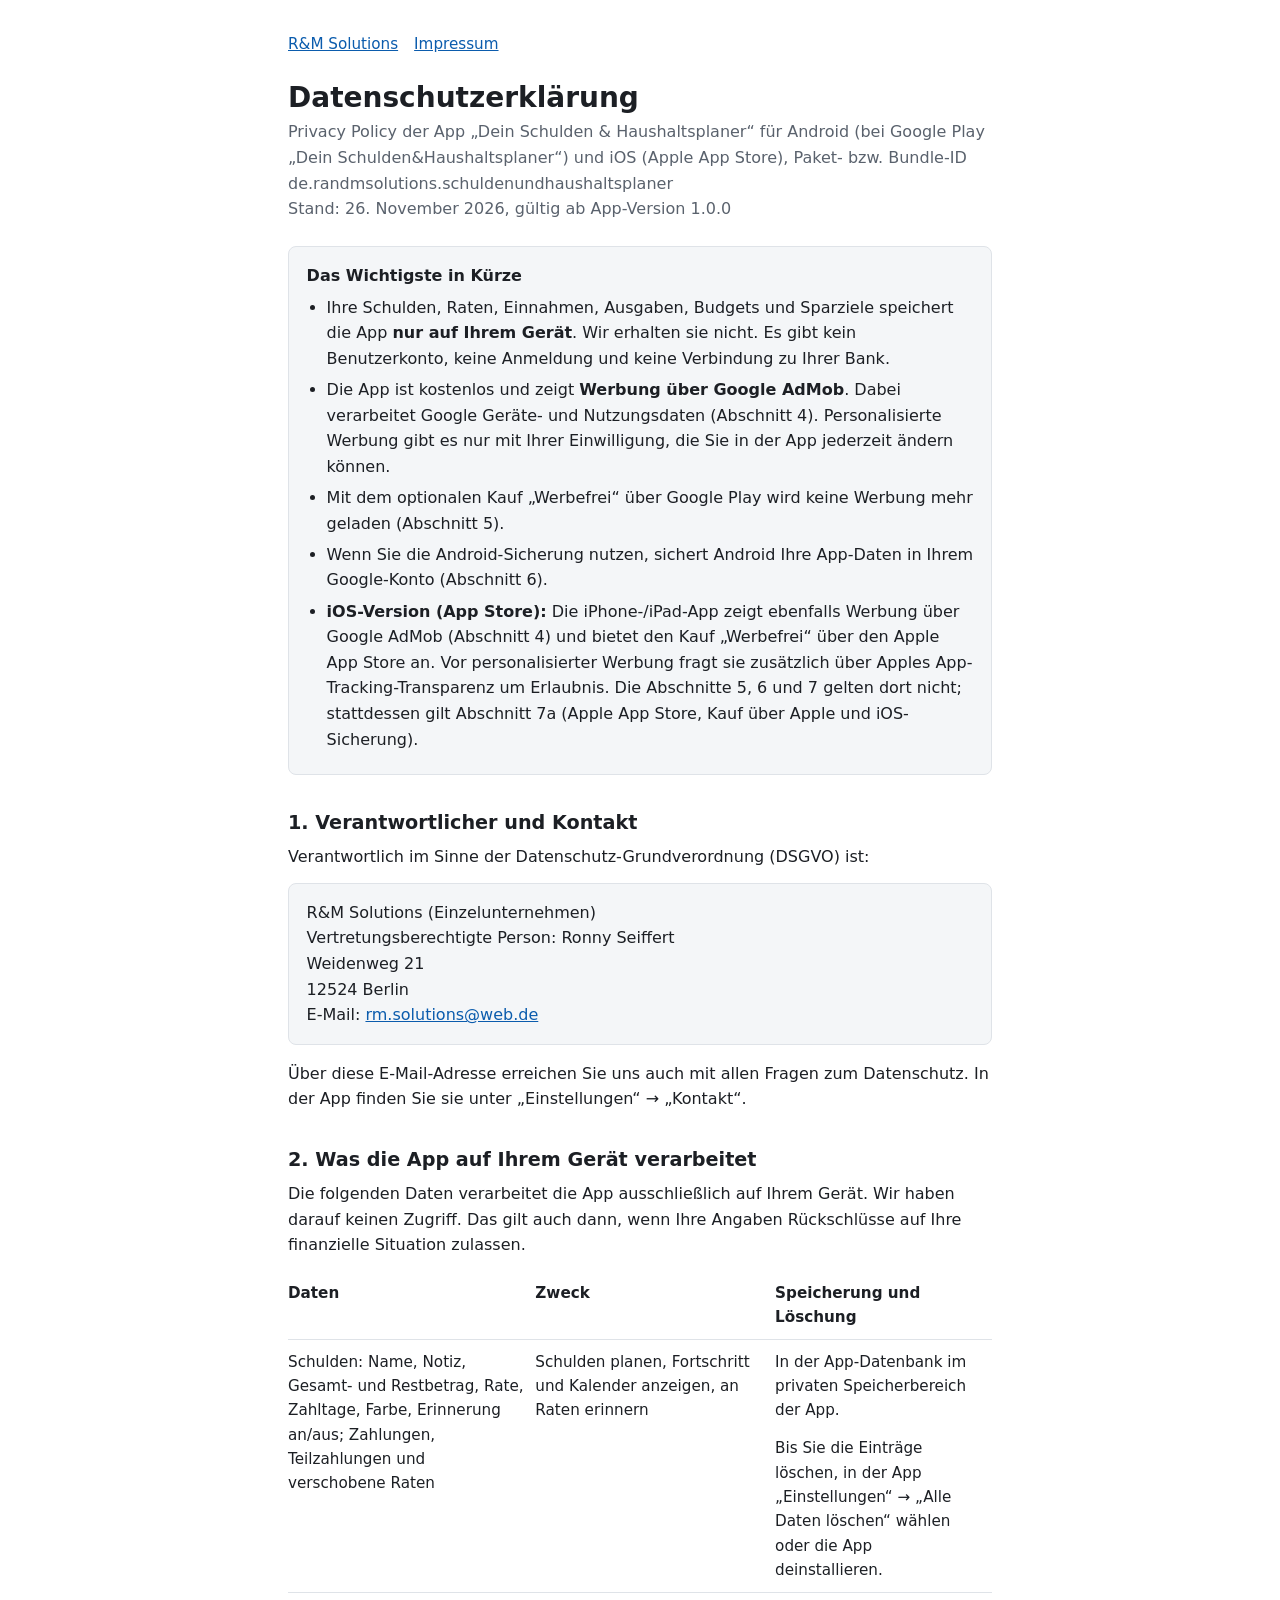
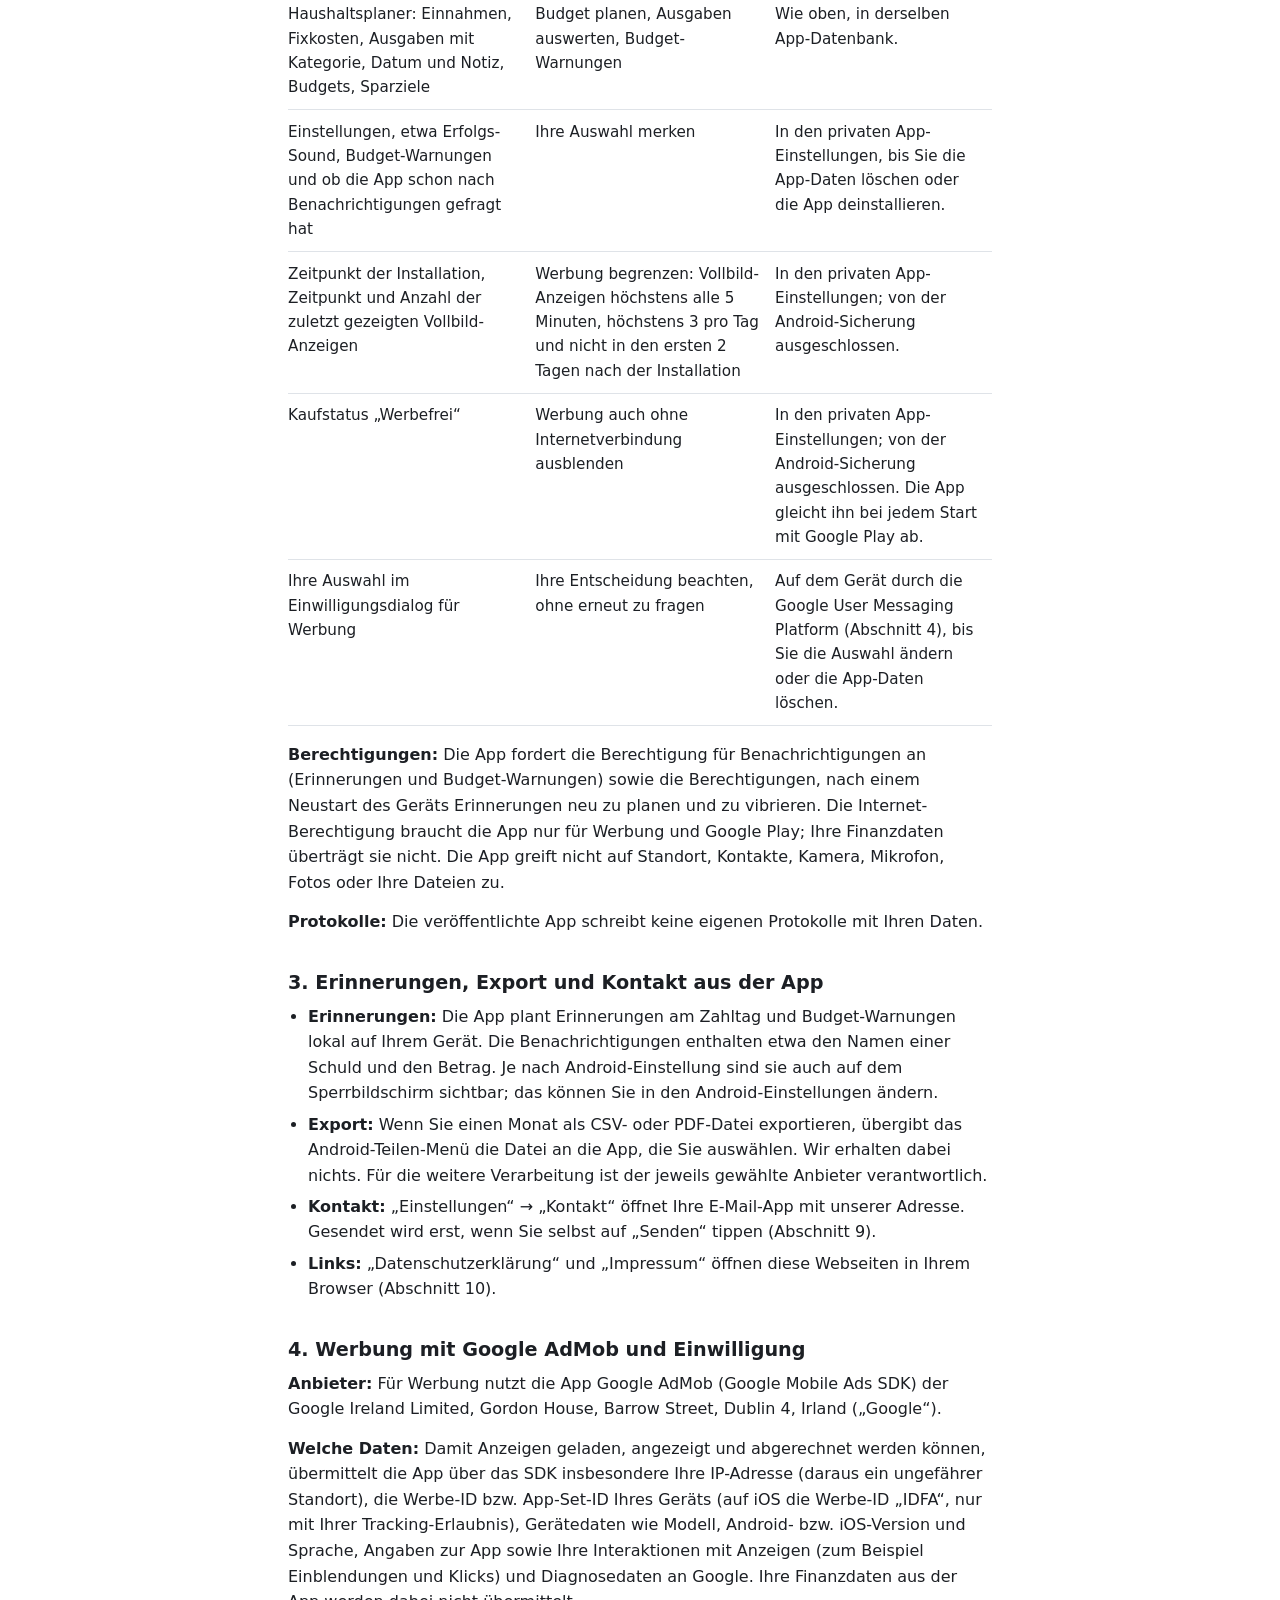
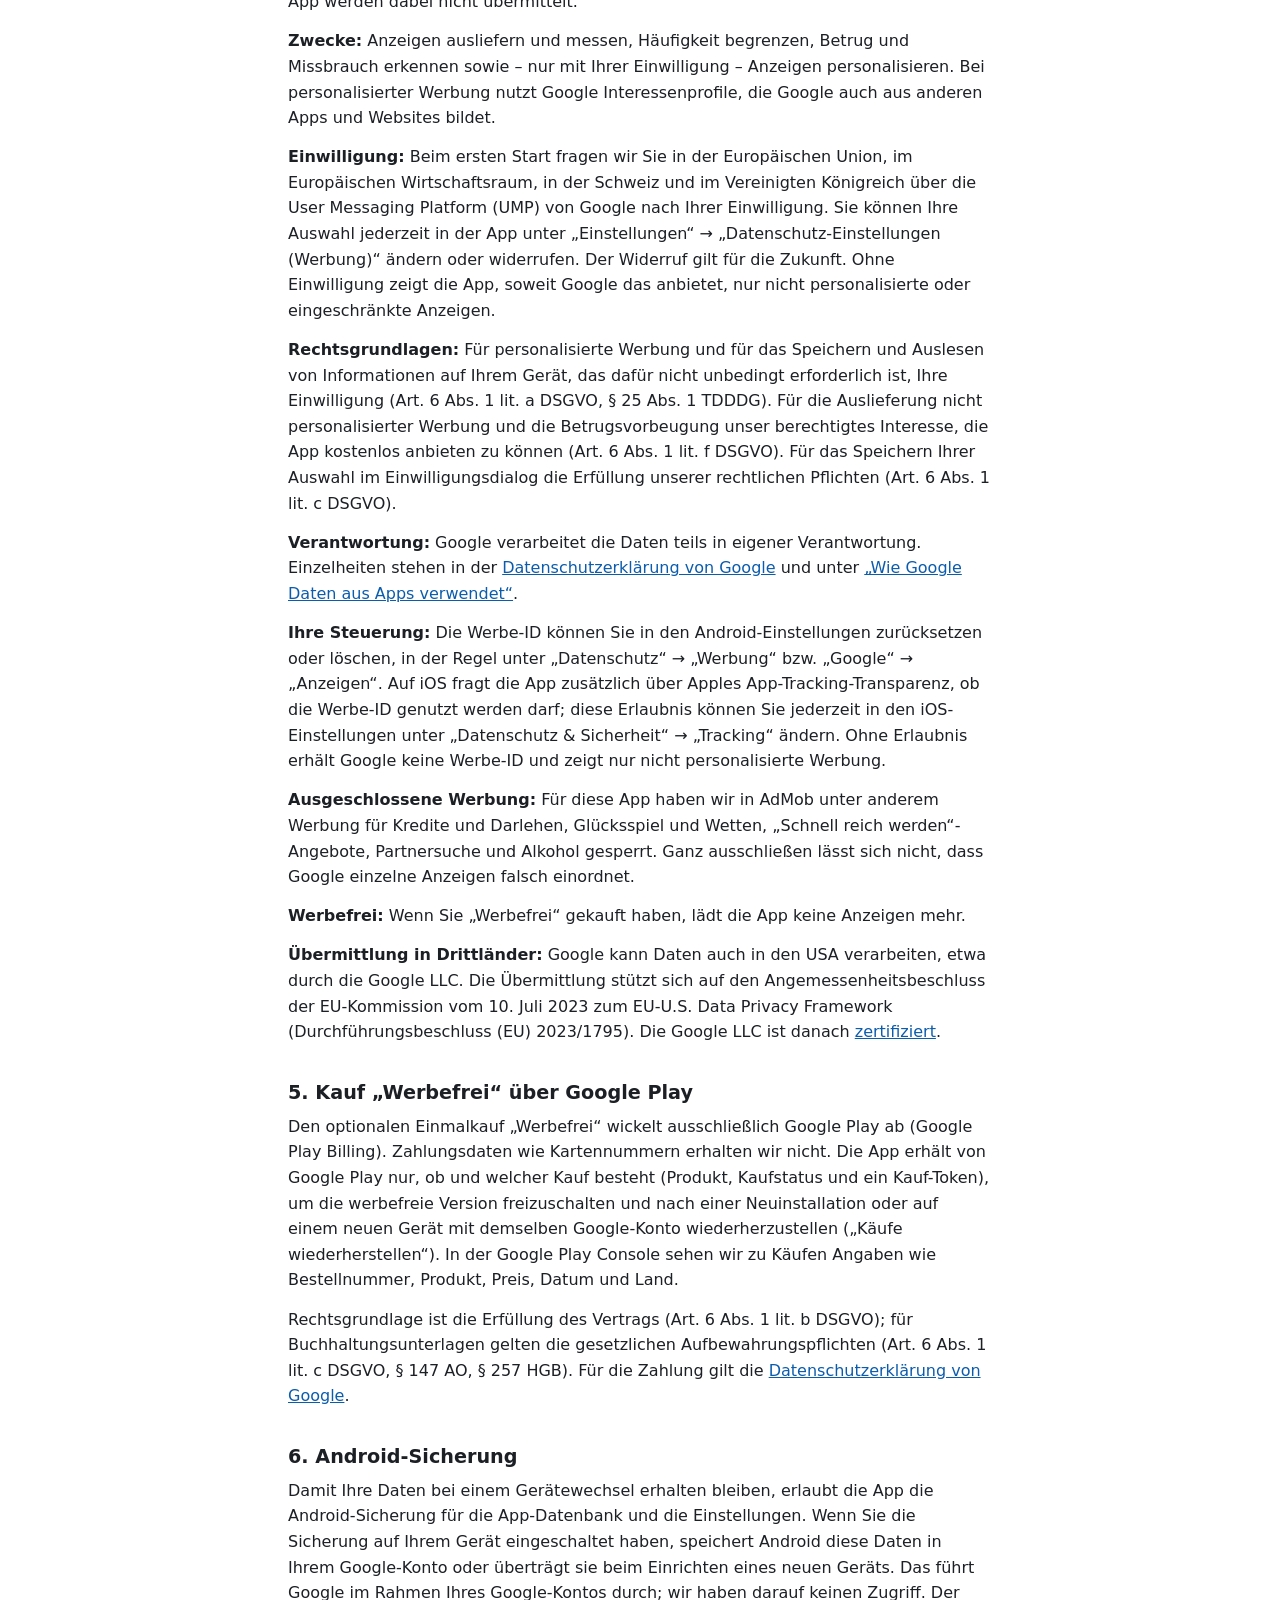
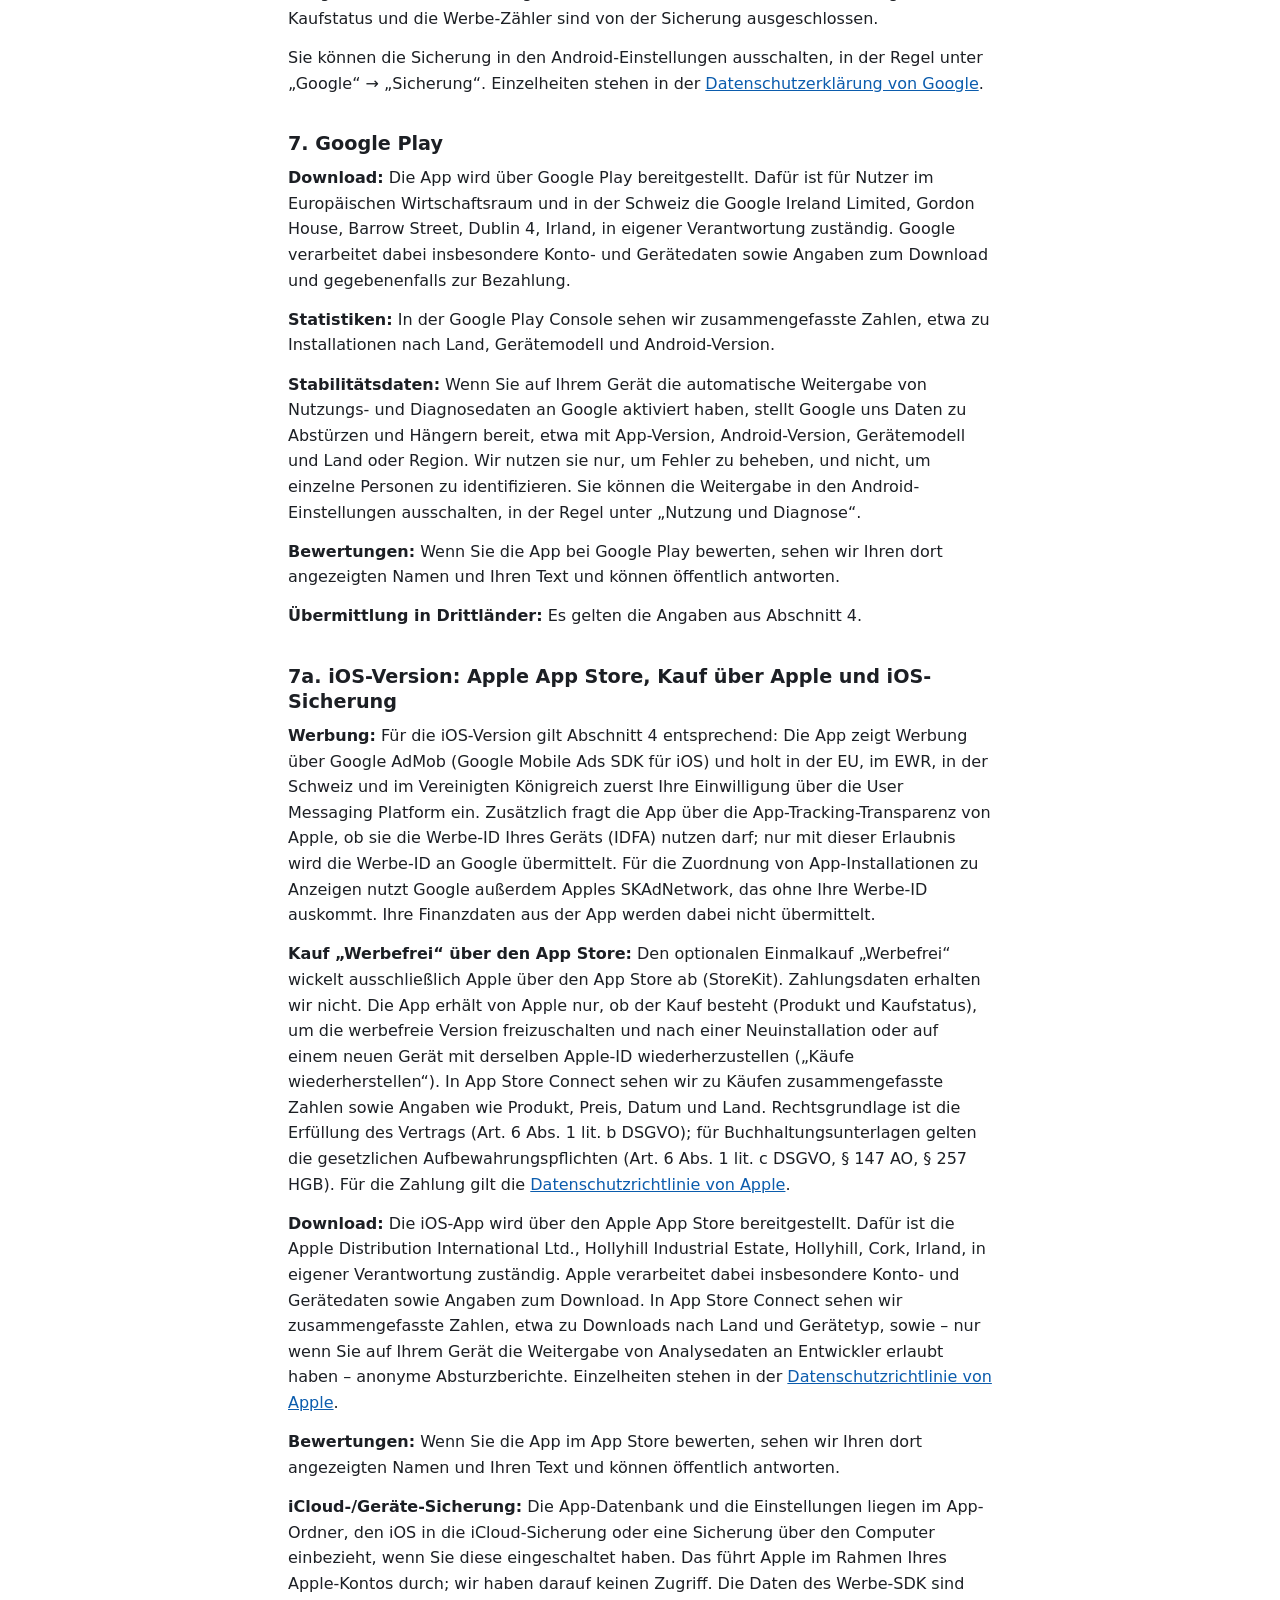
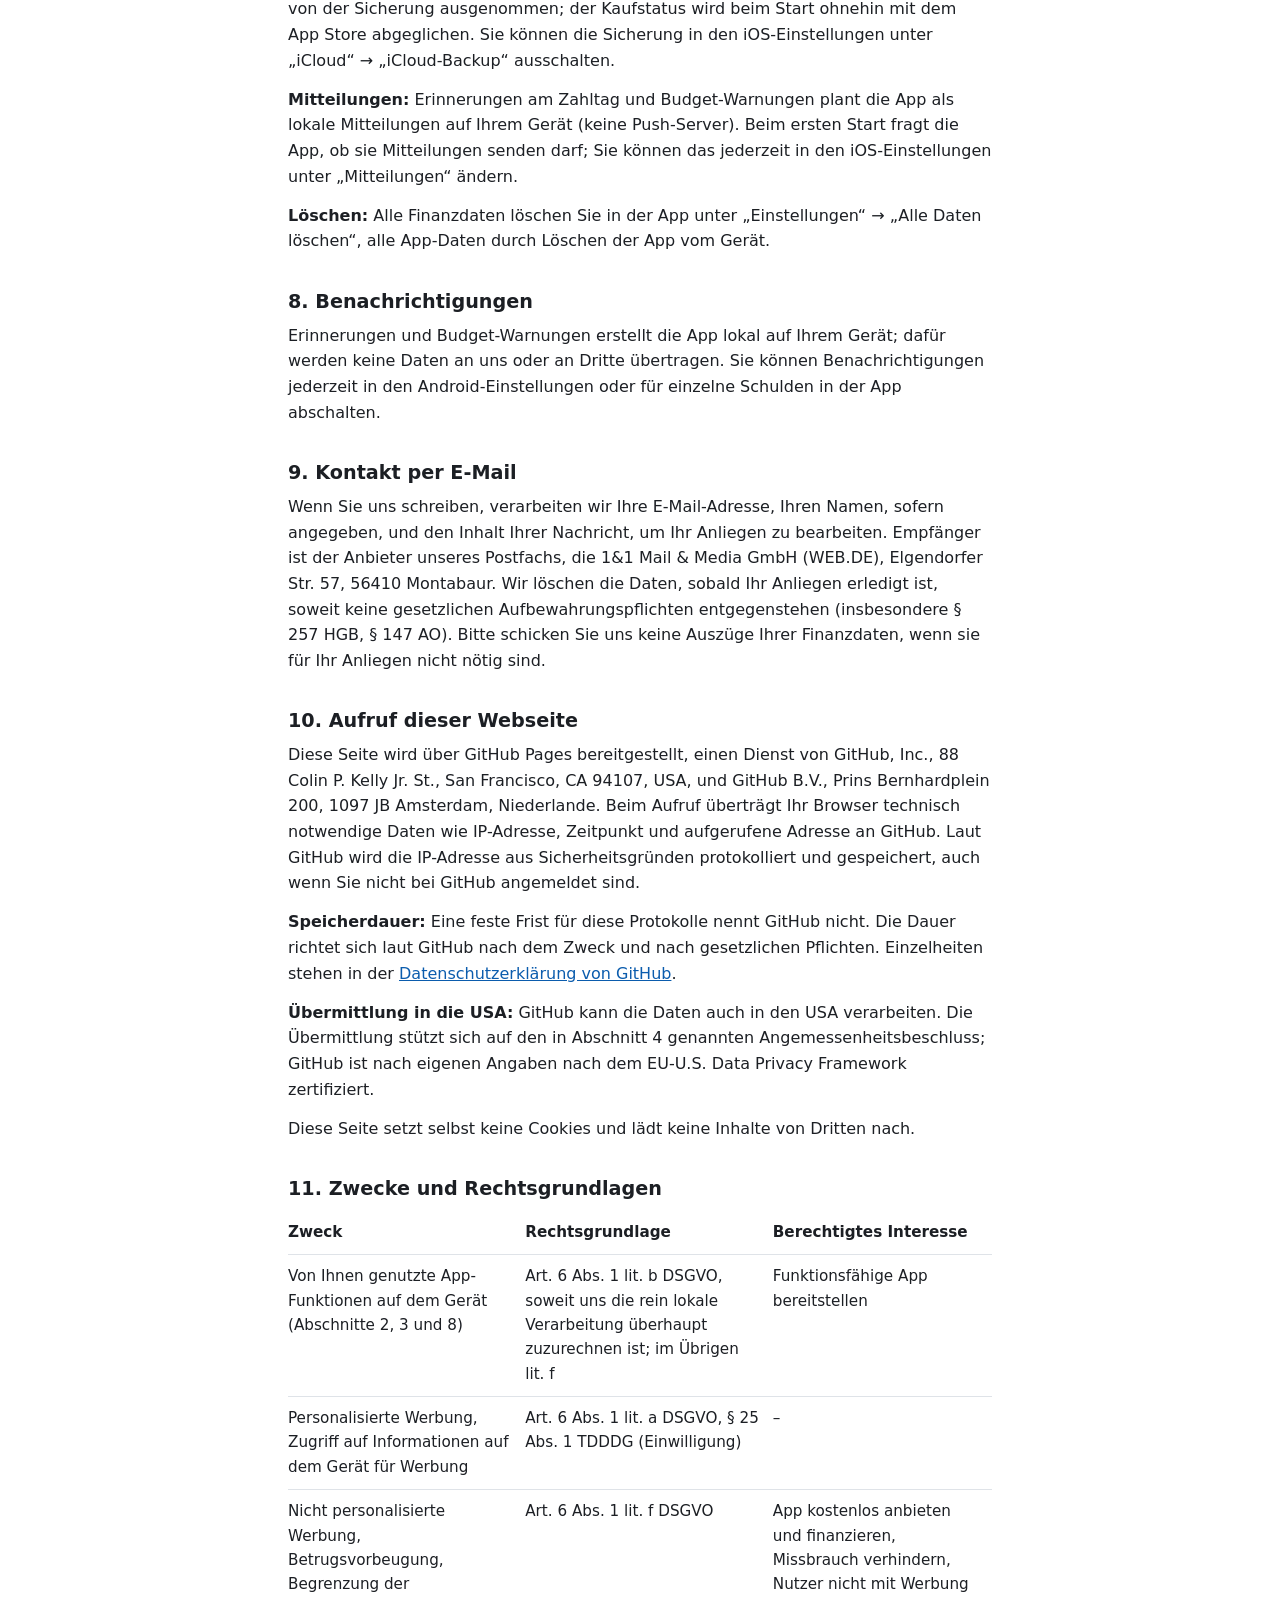
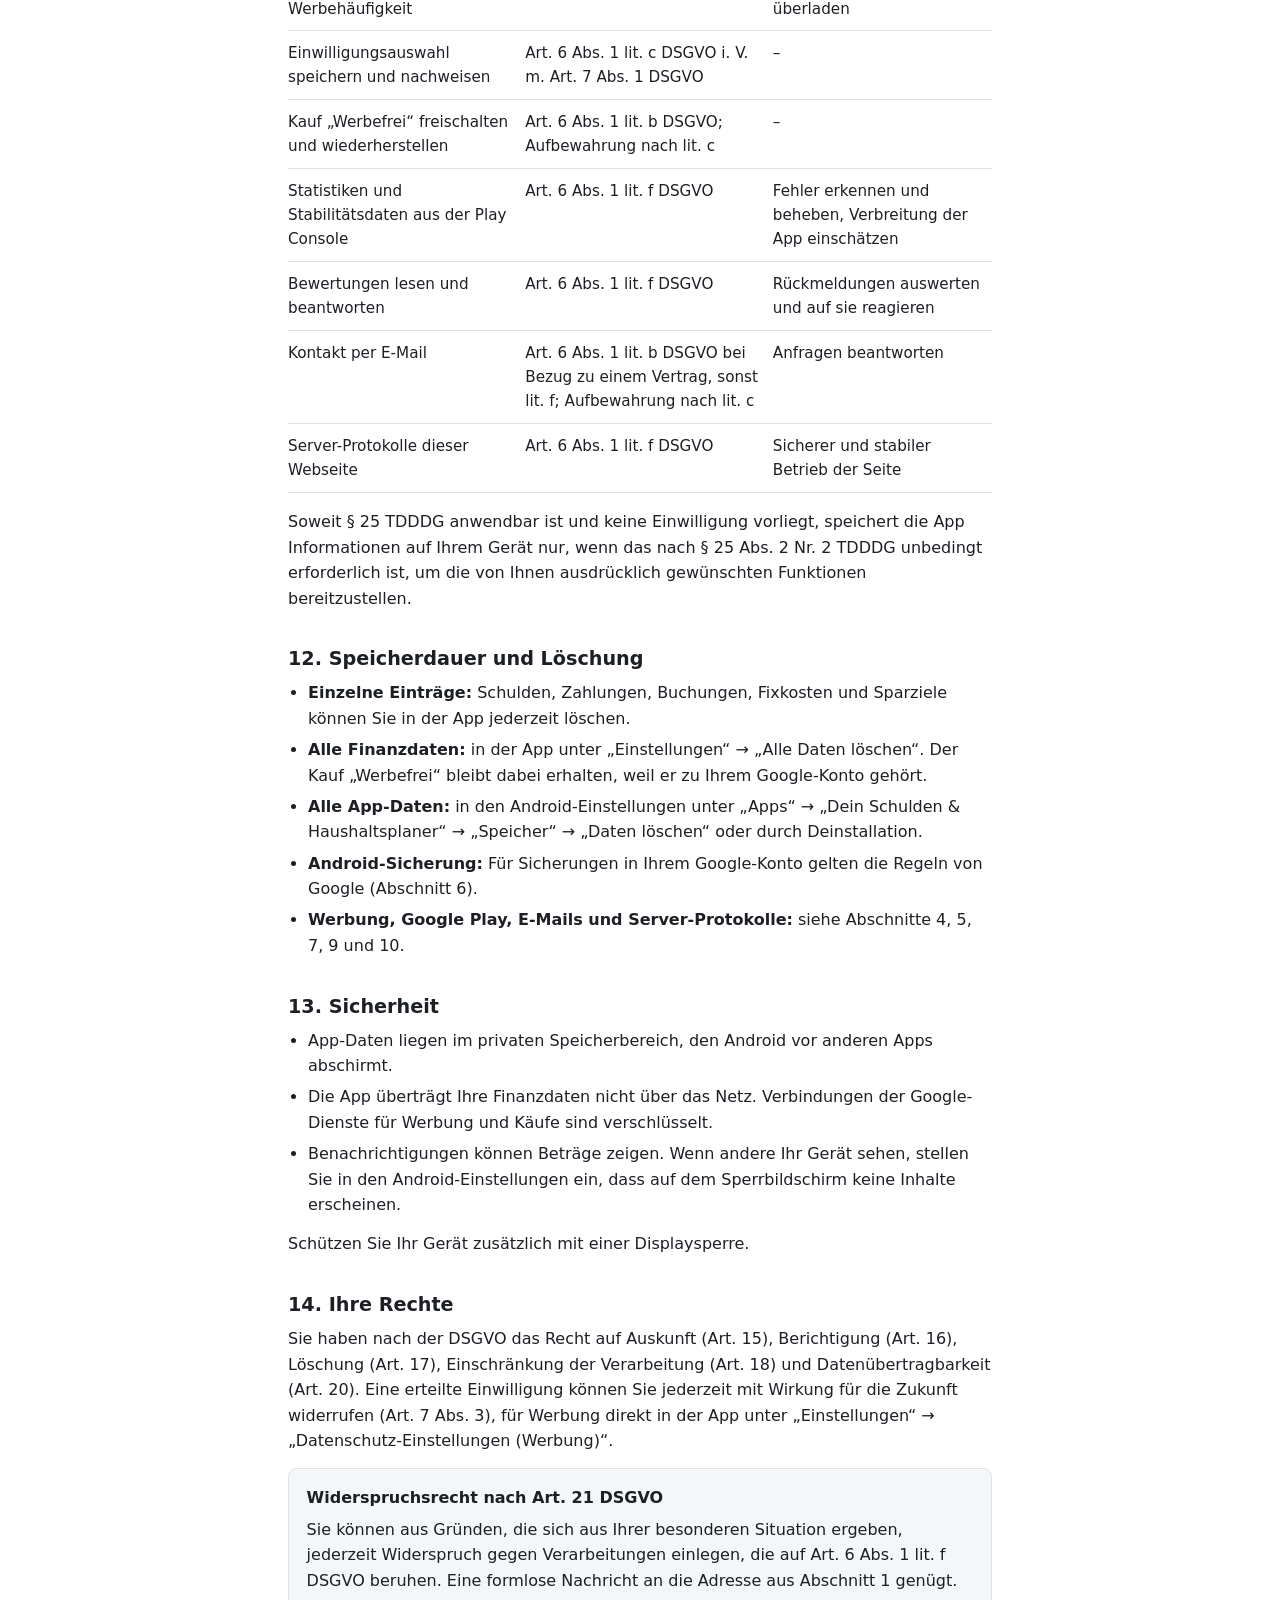
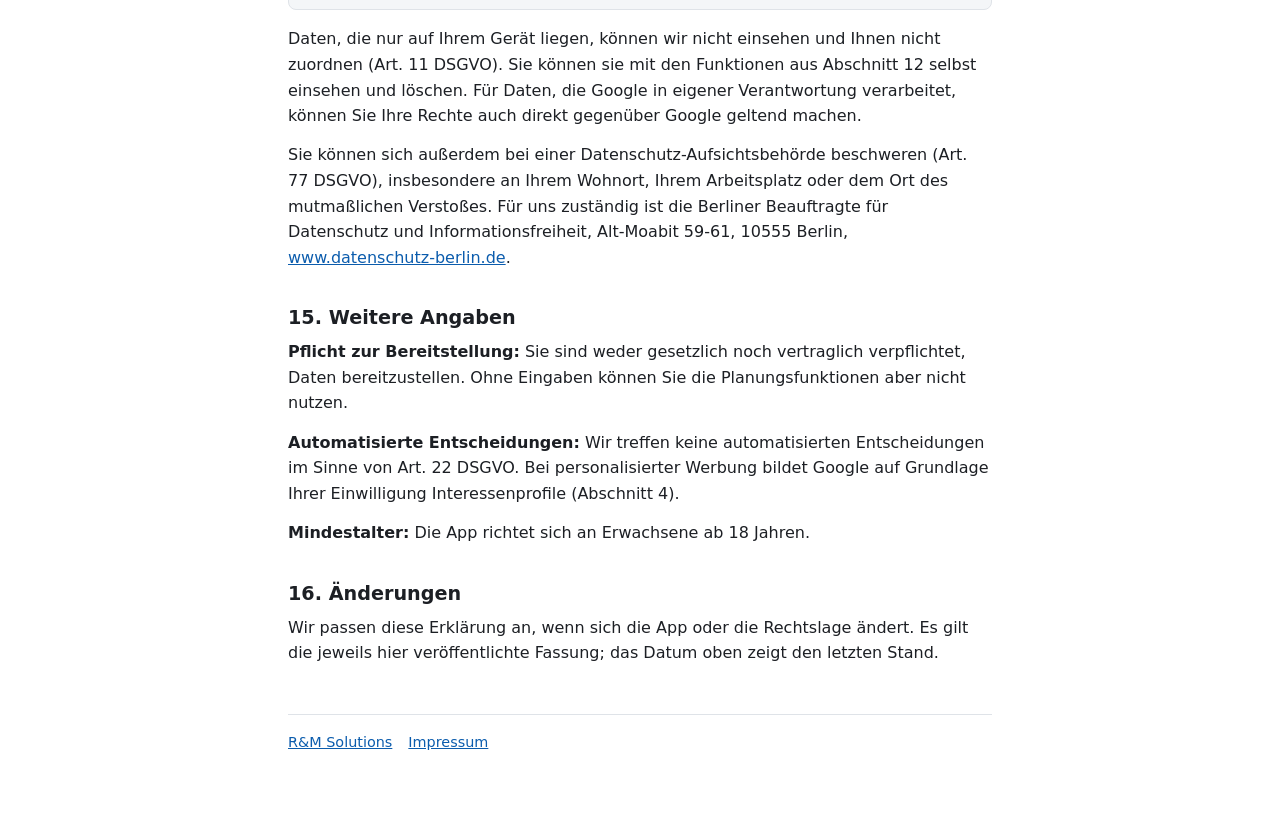
==== commit 91bf6d37: "Datenschutzerklärung Dein Schulden & Haushaltsplaner: iOS-Version (Stand 26.11.2026) Abschnitt 7a (A" ====
--- a/schulden-haushaltsplaner/datenschutz.html
+++ b/schulden-haushaltsplaner/datenschutz.html
@@ -12,7 +12,7 @@
 <nav class="top"><a href="/">R&amp;M Solutions</a><a href="/impressum.html">Impressum</a></nav>
 
 <h1>Datenschutzerklärung</h1>
-<p class="meta">Privacy Policy der Android-App „Dein Schulden &amp; Haushaltsplaner“, bei Google Play „Dein Schulden&amp;Haushaltsplaner“ (de.randmsolutions.schuldenundhaushaltsplaner)<br>Stand: 8. November 2026, gültig ab App-Version 1.0.0</p>
+<p class="meta">Privacy Policy der App „Dein Schulden &amp; Haushaltsplaner“ für Android (bei Google Play „Dein Schulden&amp;Haushaltsplaner“) und iOS (Apple App Store), Paket- bzw. Bundle-ID de.randmsolutions.schuldenundhaushaltsplaner<br>Stand: 26. November 2026, gültig ab App-Version 1.0.0</p>
 
 <div class="box">
   <p class="box-title">Das Wichtigste in Kürze</p>
@@ -21,6 +21,7 @@
     <li>Die App ist kostenlos und zeigt <strong>Werbung über Google AdMob</strong>. Dabei verarbeitet Google Geräte- und Nutzungsdaten (Abschnitt 4). Personalisierte Werbung gibt es nur mit Ihrer Einwilligung, die Sie in der App jederzeit ändern können.</li>
     <li>Mit dem optionalen Kauf „Werbefrei“ über Google Play wird keine Werbung mehr geladen (Abschnitt 5).</li>
     <li>Wenn Sie die Android-Sicherung nutzen, sichert Android Ihre App-Daten in Ihrem Google-Konto (Abschnitt 6).</li>
+    <li><strong>iOS-Version (App Store):</strong> Die iPhone-/iPad-App zeigt ebenfalls Werbung über Google AdMob (Abschnitt 4) und bietet den Kauf „Werbefrei“ über den Apple App Store an. Vor personalisierter Werbung fragt sie zusätzlich über Apples App-Tracking-Transparenz um Erlaubnis. Die Abschnitte 5, 6 und 7 gelten dort nicht; stattdessen gilt Abschnitt 7a (Apple App Store, Kauf über Apple und iOS-Sicherung).</li>
   </ul>
 </div>
 
@@ -90,12 +91,12 @@
 
 <h2>4. Werbung mit Google AdMob und Einwilligung</h2>
 <p><strong>Anbieter:</strong> Für Werbung nutzt die App Google AdMob (Google Mobile Ads SDK) der Google Ireland Limited, Gordon House, Barrow Street, Dublin 4, Irland („Google“).</p>
-<p><strong>Welche Daten:</strong> Damit Anzeigen geladen, angezeigt und abgerechnet werden können, übermittelt die App über das SDK insbesondere Ihre IP-Adresse (daraus ein ungefährer Standort), die Werbe-ID bzw. App-Set-ID Ihres Geräts, Gerätedaten wie Modell, Android-Version und Sprache, Angaben zur App sowie Ihre Interaktionen mit Anzeigen (zum Beispiel Einblendungen und Klicks) und Diagnosedaten an Google. Ihre Finanzdaten aus der App werden dabei nicht übermittelt.</p>
+<p><strong>Welche Daten:</strong> Damit Anzeigen geladen, angezeigt und abgerechnet werden können, übermittelt die App über das SDK insbesondere Ihre IP-Adresse (daraus ein ungefährer Standort), die Werbe-ID bzw. App-Set-ID Ihres Geräts (auf iOS die Werbe-ID „IDFA“, nur mit Ihrer Tracking-Erlaubnis), Gerätedaten wie Modell, Android- bzw. iOS-Version und Sprache, Angaben zur App sowie Ihre Interaktionen mit Anzeigen (zum Beispiel Einblendungen und Klicks) und Diagnosedaten an Google. Ihre Finanzdaten aus der App werden dabei nicht übermittelt.</p>
 <p><strong>Zwecke:</strong> Anzeigen ausliefern und messen, Häufigkeit begrenzen, Betrug und Missbrauch erkennen sowie – nur mit Ihrer Einwilligung – Anzeigen personalisieren. Bei personalisierter Werbung nutzt Google Interessenprofile, die Google auch aus anderen Apps und Websites bildet.</p>
 <p><strong>Einwilligung:</strong> Beim ersten Start fragen wir Sie in der Europäischen Union, im Europäischen Wirtschaftsraum, in der Schweiz und im Vereinigten Königreich über die User Messaging Platform (UMP) von Google nach Ihrer Einwilligung. Sie können Ihre Auswahl jederzeit in der App unter „Einstellungen“ → „Datenschutz-Einstellungen (Werbung)“ ändern oder widerrufen. Der Widerruf gilt für die Zukunft. Ohne Einwilligung zeigt die App, soweit Google das anbietet, nur nicht personalisierte oder eingeschränkte Anzeigen.</p>
 <p><strong>Rechtsgrundlagen:</strong> Für personalisierte Werbung und für das Speichern und Auslesen von Informationen auf Ihrem Gerät, das dafür nicht unbedingt erforderlich ist, Ihre Einwilligung (Art. 6 Abs. 1 lit. a DSGVO, § 25 Abs. 1 TDDDG). Für die Auslieferung nicht personalisierter Werbung und die Betrugsvorbeugung unser berechtigtes Interesse, die App kostenlos anbieten zu können (Art. 6 Abs. 1 lit. f DSGVO). Für das Speichern Ihrer Auswahl im Einwilligungsdialog die Erfüllung unserer rechtlichen Pflichten (Art. 6 Abs. 1 lit. c DSGVO).</p>
 <p><strong>Verantwortung:</strong> Google verarbeitet die Daten teils in eigener Verantwortung. Einzelheiten stehen in der <a href="https://policies.google.com/privacy?hl=de">Datenschutzerklärung von Google</a> und unter <a href="https://policies.google.com/technologies/partner-sites?hl=de">„Wie Google Daten aus Apps verwendet“</a>.</p>
-<p><strong>Ihre Steuerung:</strong> Die Werbe-ID können Sie in den Android-Einstellungen zurücksetzen oder löschen, in der Regel unter „Datenschutz“ → „Werbung“ bzw. „Google“ → „Anzeigen“.</p>
+<p><strong>Ihre Steuerung:</strong> Die Werbe-ID können Sie in den Android-Einstellungen zurücksetzen oder löschen, in der Regel unter „Datenschutz“ → „Werbung“ bzw. „Google“ → „Anzeigen“. Auf iOS fragt die App zusätzlich über Apples App-Tracking-Transparenz, ob die Werbe-ID genutzt werden darf; diese Erlaubnis können Sie jederzeit in den iOS-Einstellungen unter „Datenschutz &amp; Sicherheit“ → „Tracking“ ändern. Ohne Erlaubnis erhält Google keine Werbe-ID und zeigt nur nicht personalisierte Werbung.</p>
 <p><strong>Ausgeschlossene Werbung:</strong> Für diese App haben wir in AdMob unter anderem Werbung für Kredite und Darlehen, Glücksspiel und Wetten, „Schnell reich werden“-Angebote, Partnersuche und Alkohol gesperrt. Ganz ausschließen lässt sich nicht, dass Google einzelne Anzeigen falsch einordnet.</p>
 <p><strong>Werbefrei:</strong> Wenn Sie „Werbefrei“ gekauft haben, lädt die App keine Anzeigen mehr.</p>
 <p><strong>Übermittlung in Drittländer:</strong> Google kann Daten auch in den USA verarbeiten, etwa durch die Google LLC. Die Übermittlung stützt sich auf den Angemessenheitsbeschluss der EU-Kommission vom 10. Juli 2023 zum EU-U.S. Data Privacy Framework (Durchführungsbeschluss (EU) 2023/1795). Die Google LLC ist danach <a href="https://policies.google.com/privacy/frameworks?hl=de">zertifiziert</a>.</p>
@@ -114,6 +115,15 @@
 <p><strong>Stabilitätsdaten:</strong> Wenn Sie auf Ihrem Gerät die automatische Weitergabe von Nutzungs- und Diagnosedaten an Google aktiviert haben, stellt Google uns Daten zu Abstürzen und Hängern bereit, etwa mit App-Version, Android-Version, Gerätemodell und Land oder Region. Wir nutzen sie nur, um Fehler zu beheben, und nicht, um einzelne Personen zu identifizieren. Sie können die Weitergabe in den Android-Einstellungen ausschalten, in der Regel unter „Nutzung und Diagnose“.</p>
 <p><strong>Bewertungen:</strong> Wenn Sie die App bei Google Play bewerten, sehen wir Ihren dort angezeigten Namen und Ihren Text und können öffentlich antworten.</p>
 <p><strong>Übermittlung in Drittländer:</strong> Es gelten die Angaben aus Abschnitt 4.</p>
+
+<h2>7a. iOS-Version: Apple App Store, Kauf über Apple und iOS-Sicherung</h2>
+<p><strong>Werbung:</strong> Für die iOS-Version gilt Abschnitt 4 entsprechend: Die App zeigt Werbung über Google AdMob (Google Mobile Ads SDK für iOS) und holt in der EU, im EWR, in der Schweiz und im Vereinigten Königreich zuerst Ihre Einwilligung über die User Messaging Platform ein. Zusätzlich fragt die App über die App-Tracking-Transparenz von Apple, ob sie die Werbe-ID Ihres Geräts (IDFA) nutzen darf; nur mit dieser Erlaubnis wird die Werbe-ID an Google übermittelt. Für die Zuordnung von App-Installationen zu Anzeigen nutzt Google außerdem Apples SKAdNetwork, das ohne Ihre Werbe-ID auskommt. Ihre Finanzdaten aus der App werden dabei nicht übermittelt.</p>
+<p><strong>Kauf „Werbefrei“ über den App Store:</strong> Den optionalen Einmalkauf „Werbefrei“ wickelt ausschließlich Apple über den App Store ab (StoreKit). Zahlungsdaten erhalten wir nicht. Die App erhält von Apple nur, ob der Kauf besteht (Produkt und Kaufstatus), um die werbefreie Version freizuschalten und nach einer Neuinstallation oder auf einem neuen Gerät mit derselben Apple-ID wiederherzustellen („Käufe wiederherstellen“). In App Store Connect sehen wir zu Käufen zusammengefasste Zahlen sowie Angaben wie Produkt, Preis, Datum und Land. Rechtsgrundlage ist die Erfüllung des Vertrags (Art. 6 Abs. 1 lit. b DSGVO); für Buchhaltungsunterlagen gelten die gesetzlichen Aufbewahrungspflichten (Art. 6 Abs. 1 lit. c DSGVO, § 147 AO, § 257 HGB). Für die Zahlung gilt die <a href="https://www.apple.com/legal/privacy/de-ww/">Datenschutzrichtlinie von Apple</a>.</p>
+<p><strong>Download:</strong> Die iOS-App wird über den Apple App Store bereitgestellt. Dafür ist die Apple Distribution International Ltd., Hollyhill Industrial Estate, Hollyhill, Cork, Irland, in eigener Verantwortung zuständig. Apple verarbeitet dabei insbesondere Konto- und Gerätedaten sowie Angaben zum Download. In App Store Connect sehen wir zusammengefasste Zahlen, etwa zu Downloads nach Land und Gerätetyp, sowie – nur wenn Sie auf Ihrem Gerät die Weitergabe von Analysedaten an Entwickler erlaubt haben – anonyme Absturzberichte. Einzelheiten stehen in der <a href="https://www.apple.com/legal/privacy/de-ww/">Datenschutzrichtlinie von Apple</a>.</p>
+<p><strong>Bewertungen:</strong> Wenn Sie die App im App Store bewerten, sehen wir Ihren dort angezeigten Namen und Ihren Text und können öffentlich antworten.</p>
+<p><strong>iCloud-/Geräte-Sicherung:</strong> Die App-Datenbank und die Einstellungen liegen im App-Ordner, den iOS in die iCloud-Sicherung oder eine Sicherung über den Computer einbezieht, wenn Sie diese eingeschaltet haben. Das führt Apple im Rahmen Ihres Apple-Kontos durch; wir haben darauf keinen Zugriff. Die Daten des Werbe-SDK sind von der Sicherung ausgenommen; der Kaufstatus wird beim Start ohnehin mit dem App Store abgeglichen. Sie können die Sicherung in den iOS-Einstellungen unter „iCloud“ → „iCloud-Backup“ ausschalten.</p>
+<p><strong>Mitteilungen:</strong> Erinnerungen am Zahltag und Budget-Warnungen plant die App als lokale Mitteilungen auf Ihrem Gerät (keine Push-Server). Beim ersten Start fragt die App, ob sie Mitteilungen senden darf; Sie können das jederzeit in den iOS-Einstellungen unter „Mitteilungen“ ändern.</p>
+<p><strong>Löschen:</strong> Alle Finanzdaten löschen Sie in der App unter „Einstellungen“ → „Alle Daten löschen“, alle App-Daten durch Löschen der App vom Gerät.</p>
 
 <h2>8. Benachrichtigungen</h2>
 <p>Erinnerungen und Budget-Warnungen erstellt die App lokal auf Ihrem Gerät; dafür werden keine Daten an uns oder an Dritte übertragen. Sie können Benachrichtigungen jederzeit in den Android-Einstellungen oder für einzelne Schulden in der App abschalten.</p>
